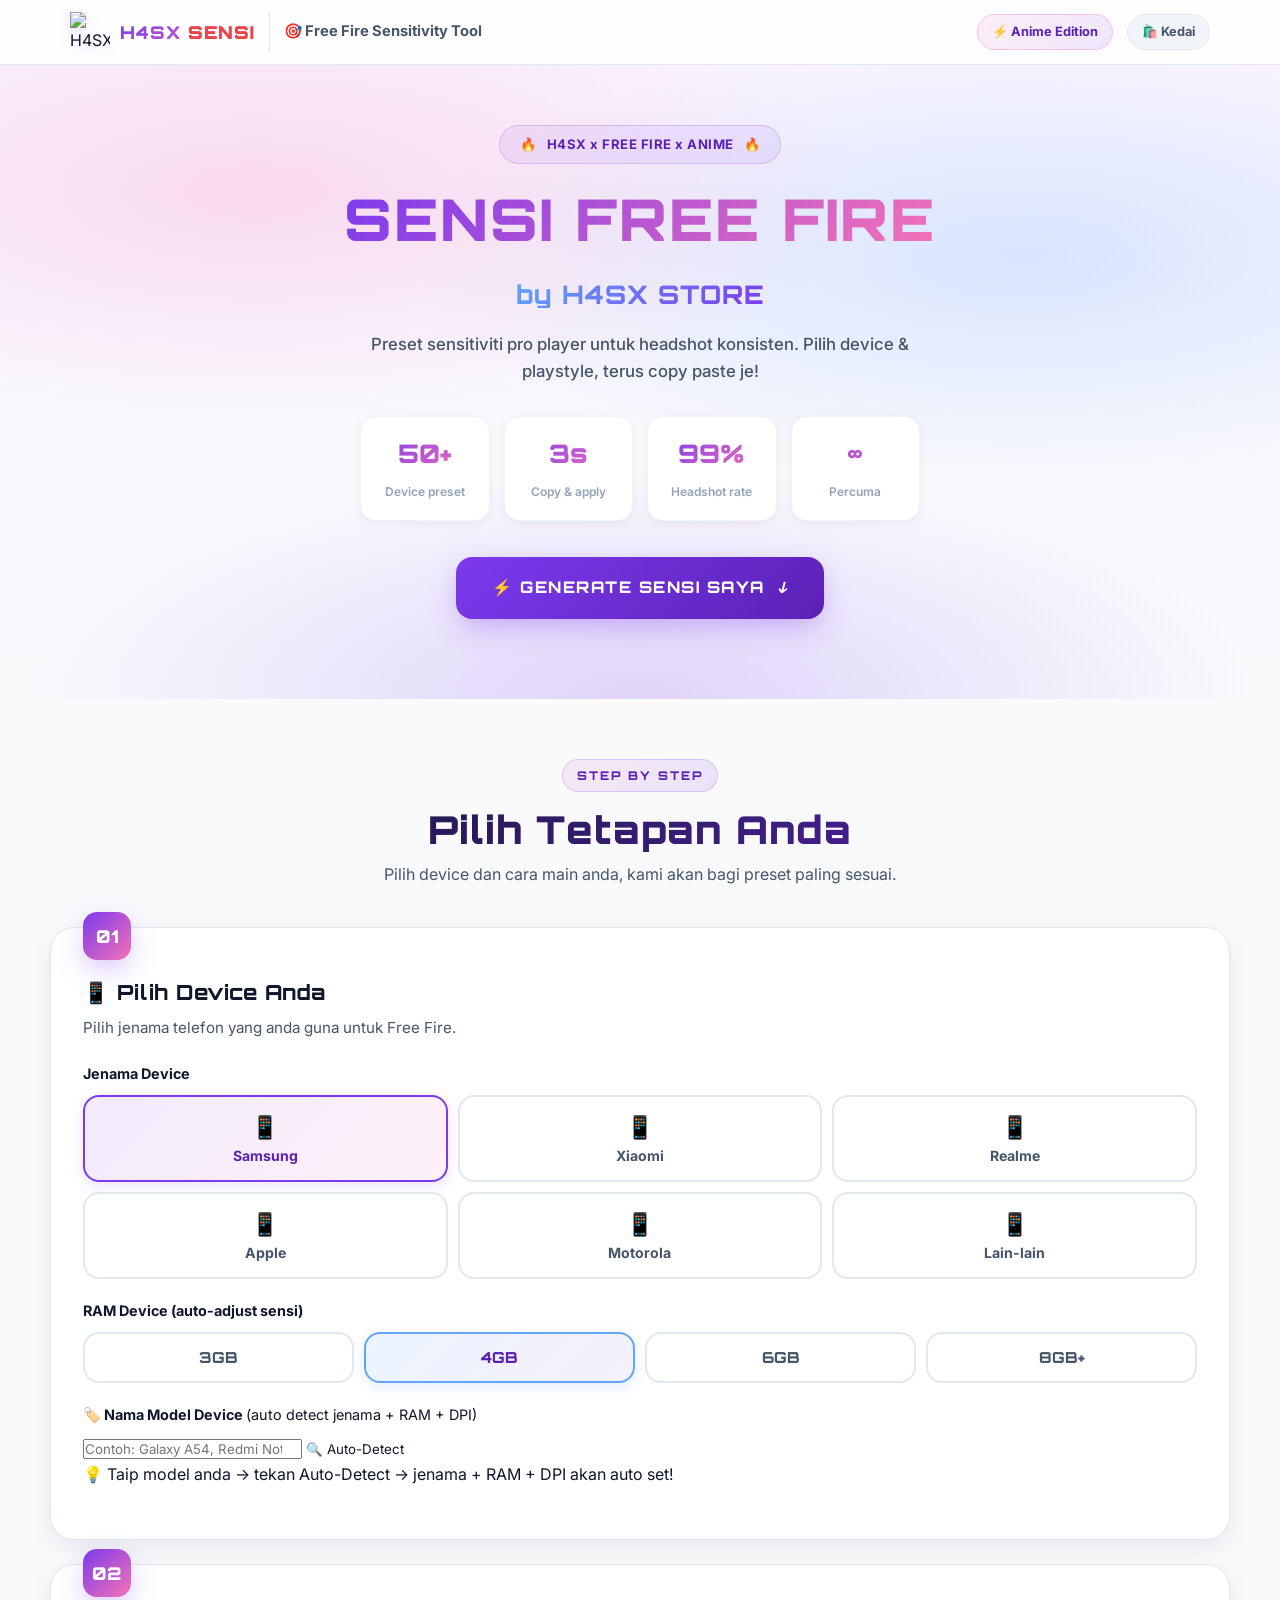
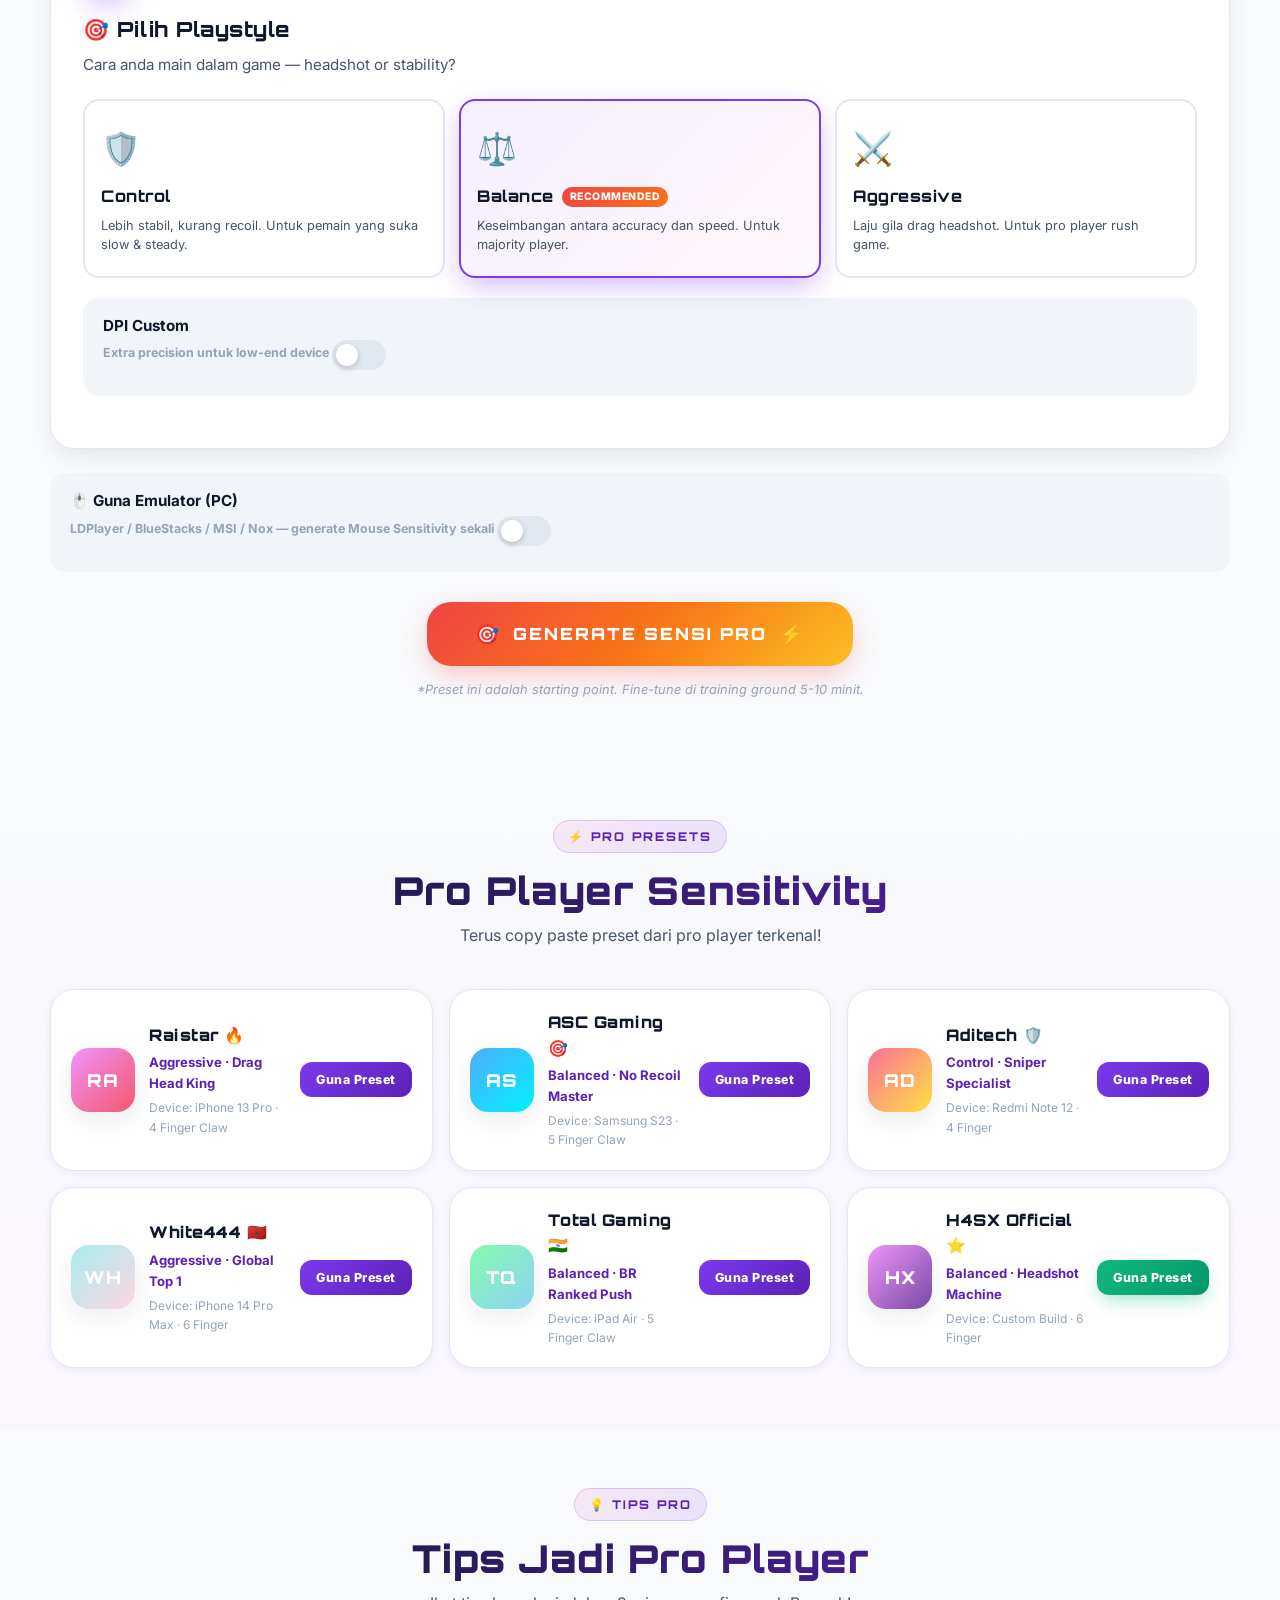
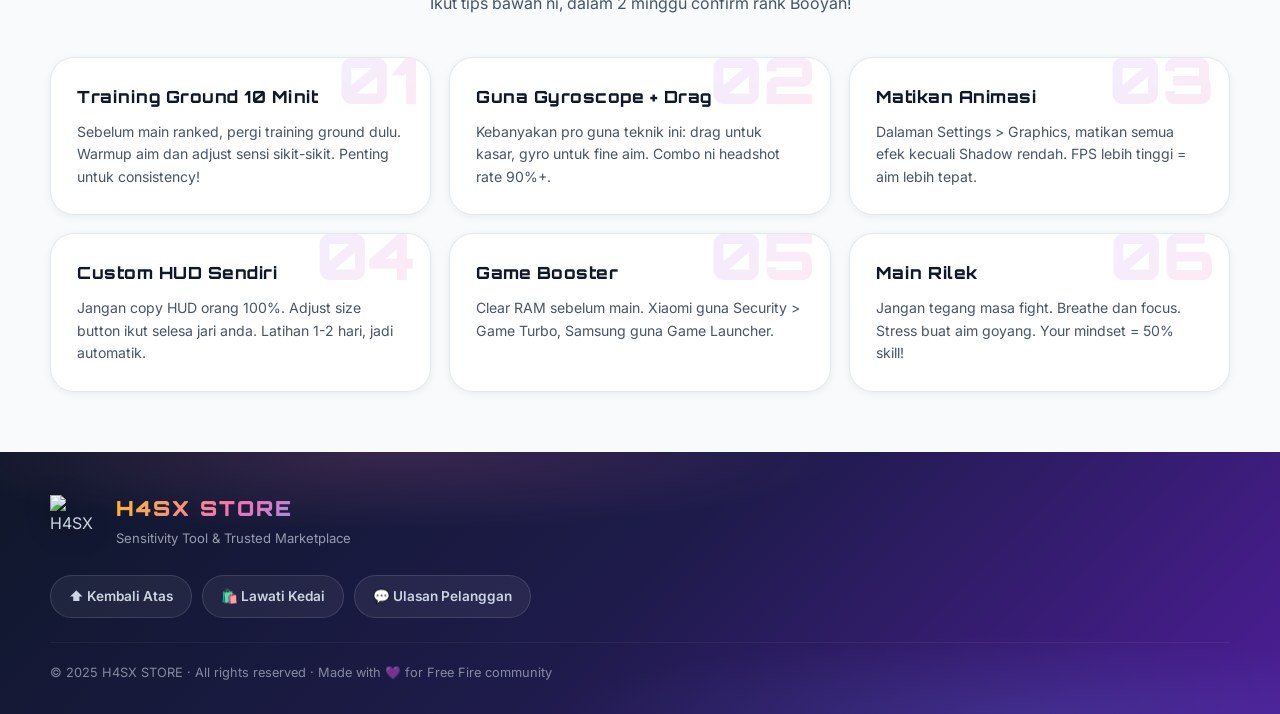
==== sensi.htm @ 36996a8d "Add files via upload" ====
<!DOCTYPE html>
<html lang="ms">
<head>
  <meta charset="UTF-8">
  <meta name="viewport" content="width=device-width, initial-scale=1.0">
  <title>Sensi Free Fire — H4SX STORE</title>
  <link rel="icon" type="image/png" href="https://i.imgur.com/cLPulXQ.png">
  <link rel="preconnect" href="https://fonts.googleapis.com">
  <link rel="preconnect" href="https://fonts.gstatic.com" crossorigin>
  <link href="https://fonts.googleapis.com/css2?family=Inter:wght@400;500;600;700;800;900&family=Orbitron:wght@500;700;900&family=Space+Grotesk:wght@400;600;700&display=swap" rel="stylesheet">
  <link rel="stylesheet" href="sensi-style.css?v=anime-1">
  <script src="https://cdn.jsdelivr.net/npm/canvas-confetti@1.9.2/dist/confetti.browser.min.js"></script>
</head>
<body>

<!-- ANIME PARTICLES BG -->
<div class="anime-bg">
  <div class="sakura" style="left:5%;animation-delay:0s;--size:14px;">🌸</div>
  <div class="sakura" style="left:15%;animation-delay:2s;--size:10px;">🌸</div>
  <div class="sakura" style="left:25%;animation-delay:4s;--size:16px;">✨</div>
  <div class="sakura" style="left:40%;animation-delay:1s;--size:12px;">🌸</div>
  <div class="sakura" style="left:55%;animation-delay:3s;--size:18px;">✨</div>
  <div class="sakura" style="left:70%;animation-delay:5s;--size:14px;">🌸</div>
  <div class="sakura" style="left:85%;animation-delay:2.5s;--size:11px;">✨</div>
  <div class="sakura" style="left:95%;animation-delay:1.5s;--size:15px;">🌸</div>
</div>

<!-- PAGE LOADER -->
<div id="pageLoader" class="page-loader">
  <div class="loader-card">
    <div class="loader-logo-wrap">
      <img src="https://i.imgur.com/cLPulXQ.png" alt="H4SX">
      <span></span>
    </div>
    <div class="loader-copy">
      <strong>H4SX SENSI</strong>
      <small>Menyediakan tetapan sensitiviti terbaik...</small>
    </div>
    <div class="loader-bar"><i></i></div>
  </div>
</div>

<!-- TOP NAVBAR -->
<nav class="topbar">
  <div class="topbar-inner">
    <a href="https://h4sx-store.vercel.app" class="topbar-logo" target="_blank">
      <img src="https://i.imgur.com/cLPulXQ.png" alt="H4SX">
      <span class="topbar-logo-name">H4SX <span>SENSI</span></span>
    </a>
    <div class="topbar-divider"></div>
    <span class="topbar-page-title">🎯 Free Fire Sensitivity Tool</span>
    <div class="topbar-spacer"></div>
    <div class="topbar-badge anime-badge">⚡ Anime Edition</div>
    <a href="https://h4sx-store.vercel.app" target="_blank" class="topbar-badge site-link-badge">🛍️ Kedai</a>
  </div>
</nav>

<!-- HERO -->
<section id="top" class="hero-band">
  <div class="hero-anime-char hero-char-left">
    <img src="https://coresg-normal.trae.ai/api/ide/v1/text_to_image?prompt=cute%20anime%20gamer%20girl%20with%20white%20hair%20and%20blue%20eyes%20holding%20a%20pink%20headphone%20bust%20shot%20transparent%20background%20kawaii%20style&image_size=portrait_4_3" alt="Anime Gamer Girl" onerror="this.style.display='none'">
  </div>
  <div class="hero-anime-char hero-char-right">
    <img src="https://coresg-normal.trae.ai/api/ide/v1/text_to_image?prompt=cool%20anime%20gamer%20boy%20with%20silver%20hair%20and%20purple%20eyes%20wearing%20gaming%20hoodie%20bust%20shot%20transparent%20background%20anime%20style&image_size=portrait_4_3" alt="Anime Gamer Boy" onerror="this.style.display='none'">
  </div>

  <div class="hero-band-inner">
    <div class="hero-tag">
      <span class="hero-tag-fire">🔥</span>
      <span>H4SX x FREE FIRE x ANIME</span>
      <span class="hero-tag-fire">🔥</span>
    </div>
    <h1 class="hero-title">
      <span class="glitch-text" data-text="SENSI FREE FIRE">SENSI FREE FIRE</span>
      <br>
      <span class="hero-sub-gradient">by H4SX STORE</span>
    </h1>
    <p class="hero-sub">Preset sensitiviti pro player untuk headshot konsisten. Pilih device & playstyle, terus copy paste je!</p>

    <div class="hero-stat-row">
      <div class="hero-stat">
        <strong>50+</strong>
        <span>Device preset</span>
      </div>
      <div class="hero-stat">
        <strong>3s</strong>
        <span>Copy & apply</span>
      </div>
      <div class="hero-stat">
        <strong>99%</strong>
        <span>Headshot rate</span>
      </div>
      <div class="hero-stat">
        <strong>∞</strong>
        <span>Percuma</span>
      </div>
    </div>

    <a href="#generator" class="hero-cta">
      <span>⚡ GENERATE SENSI SAYA</span>
      <i class="arrow">↓</i>
    </a>
  </div>
</section>

<!-- GENERATOR SECTION -->
<section id="generator" class="gen-section">
  <div class="section-head">
    <div class="section-kicker">STEP BY STEP</div>
    <h2>Pilih Tetapan Anda</h2>
    <p>Pilih device dan cara main anda, kami akan bagi preset paling sesuai.</p>
  </div>

  <div class="gen-steps-wrap">
    <!-- STEP 1 -->
    <div class="gen-card step-card" data-step="1">
      <div class="step-num">01</div>
      <h3>📱 Pilih Device Anda</h3>
      <p class="step-desc">Pilih jenama telefon yang anda guna untuk Free Fire.</p>

      <div class="form-group">
        <label>Jenama Device</label>
        <div class="brand-grid" id="brandGrid">
          <button type="button" class="brand-btn active" data-brand="samsung">
            <span class="brand-emoji">📱</span>
            Samsung
          </button>
          <button type="button" class="brand-btn" data-brand="xiaomi">
            <span class="brand-emoji">📱</span>
            Xiaomi
          </button>
          <button type="button" class="brand-btn" data-brand="realme">
            <span class="brand-emoji">📱</span>
            Realme
          </button>
          <button type="button" class="brand-btn" data-brand="apple">
            <span class="brand-emoji">📱</span>
            Apple
          </button>
          <button type="button" class="brand-btn" data-brand="motorola">
            <span class="brand-emoji">📱</span>
            Motorola
          </button>
          <button type="button" class="brand-btn" data-brand="other">
            <span class="brand-emoji">📱</span>
            Lain-lain
          </button>
        </div>
      </div>

      <div class="form-group">
        <label>RAM Device (auto-adjust sensi)</label>
        <div class="ram-grid" id="ramGrid">
          <button type="button" class="ram-btn" data-ram="3">3GB</button>
          <button type="button" class="ram-btn active" data-ram="4">4GB</button>
          <button type="button" class="ram-btn" data-ram="6">6GB</button>
          <button type="button" class="ram-btn" data-ram="8">8GB+</button>
        </div>
      </div>

      <div class="form-group">
        <label>🏷️ Nama Model Device <span style="font-weight:400;text-transform:none;letter-spacing:0">(auto detect jenama + RAM + DPI)</span></label>
        <div class="model-input-row">
          <input type="text" id="modelDeviceInput" class="model-input" list="modelSuggestions" placeholder="Contoh: Galaxy A54, Redmi Note 13 Pro, iPhone 15 Pro Max..." autocomplete="off" maxlength="60">
          <button type="button" class="btn-model-detect" id="btnModelDetect">🔍 Auto-Detect</button>
        </div>
        <datalist id="modelSuggestions">
          <option value="Galaxy A03">
          <option value="Galaxy A04">
          <option value="Galaxy A04s">
          <option value="Galaxy A05">
          <option value="Galaxy A05s">
          <option value="Galaxy A13">
          <option value="Galaxy A14">
          <option value="Galaxy A15">
          <option value="Galaxy A23">
          <option value="Galaxy A24">
          <option value="Galaxy A25 5G">
          <option value="Galaxy A33 5G">
          <option value="Galaxy A34 5G">
          <option value="Galaxy A35 5G">
          <option value="Galaxy A53 5G">
          <option value="Galaxy A54 5G">
          <option value="Galaxy A55 5G">
          <option value="Galaxy S21">
          <option value="Galaxy S21 Plus">
          <option value="Galaxy S21 Ultra">
          <option value="Galaxy S22">
          <option value="Galaxy S22 Plus">
          <option value="Galaxy S22 Ultra">
          <option value="Galaxy S23">
          <option value="Galaxy S23 Plus">
          <option value="Galaxy S23 Ultra">
          <option value="Galaxy S24">
          <option value="Galaxy S24 Plus">
          <option value="Galaxy S24 Ultra">
          <option value="Galaxy M13">
          <option value="Galaxy M23">
          <option value="Galaxy M33 5G">
          <option value="Galaxy M34 5G">
          <option value="Redmi A1">
          <option value="Redmi A2">
          <option value="Redmi 9">
          <option value="Redmi 10">
          <option value="Redmi 10A">
          <option value="Redmi 10C">
          <option value="Redmi 12">
          <option value="Redmi 12C">
          <option value="Redmi 13C">
          <option value="Redmi Note 9">
          <option value="Redmi Note 9 Pro">
          <option value="Redmi Note 10">
          <option value="Redmi Note 10 Pro">
          <option value="Redmi Note 11">
          <option value="Redmi Note 11 Pro">
          <option value="Redmi Note 12">
          <option value="Redmi Note 12 Pro">
          <option value="Redmi Note 12 Pro 5G">
          <option value="Redmi Note 13">
          <option value="Redmi Note 13 Pro">
          <option value="Redmi Note 13 Pro Plus">
          <option value="POCO C65">
          <option value="POCO M6 Pro">
          <option value="POCO X5 Pro 5G">
          <option value="POCO X6 Pro 5G">
          <option value="POCO F5">
          <option value="POCO F5 Pro">
          <option value="POCO F6">
          <option value="POCO F6 Pro">
          <option value="Mi 13">
          <option value="Mi 13T">
          <option value="Mi 13T Pro">
          <option value="Mi 14">
          <option value="Mi 14 Pro">
          <option value="Realme C11">
          <option value="Realme C15">
          <option value="Realme C30">
          <option value="Realme C30s">
          <option value="Realme C35">
          <option value="Realme C51">
          <option value="Realme C53">
          <option value="Realme C55">
          <option value="Realme C65 5G">
          <option value="Realme Narzo N53">
          <option value="Realme Narzo 60X">
          <option value="Realme 11">
          <option value="Realme 11 Pro">
          <option value="Realme 11 Pro Plus">
          <option value="Realme 12 Pro">
          <option value="Realme 12 Pro Plus">
          <option value="Realme GT Neo 5">
          <option value="Realme GT 5">
          <option value="Realme GT 6T">
          <option value="Realme GT 6">
          <option value="Moto G13">
          <option value="Moto G22">
          <option value="Moto G32">
          <option value="Moto G52">
          <option value="Moto G54 5G">
          <option value="Moto G62 5G">
          <option value="Moto G73 5G">
          <option value="Moto G84 5G">
          <option value="Moto Edge 40">
          <option value="Moto Edge 40 Pro">
          <option value="iPhone 11">
          <option value="iPhone 12">
          <option value="iPhone 12 Pro Max">
          <option value="iPhone 13">
          <option value="iPhone 13 Pro">
          <option value="iPhone 13 Pro Max">
          <option value="iPhone 14">
          <option value="iPhone 14 Plus">
          <option value="iPhone 14 Pro">
          <option value="iPhone 14 Pro Max">
          <option value="iPhone 15">
          <option value="iPhone 15 Plus">
          <option value="iPhone 15 Pro">
          <option value="iPhone 15 Pro Max">
          <option value="iPad 9th Gen">
          <option value="iPad 10th Gen">
          <option value="iPad Air 4">
          <option value="iPad Air 5">
          <option value="iPad Mini 6">
          <option value="iPad Pro 11 M2">
          <option value="iPad Pro 12.9 M2">
          <option value="iPad Pro 11 M4">
          <option value="iPad Pro 12.9 M4">
        </datalist>
        <div class="model-hint" id="modelHint">💡 Taip model anda → tekan Auto-Detect → jenama + RAM + DPI akan auto set!</div>
      </div>
    </div>

    <!-- STEP 2 -->
    <div class="gen-card step-card" data-step="2">
      <div class="step-num">02</div>
      <h3>🎯 Pilih Playstyle</h3>
      <p class="step-desc">Cara anda main dalam game — headshot or stability?</p>

      <div class="style-grid" id="styleGrid">
        <label class="style-card">
          <input type="radio" name="style" value="control">
          <div class="style-inner">
            <div class="style-icon">🛡️</div>
            <div class="style-name">Control</div>
            <div class="style-desc">Lebih stabil, kurang recoil. Untuk pemain yang suka slow & steady.</div>
          </div>
        </label>
        <label class="style-card active">
          <input type="radio" name="style" value="balanced" checked>
          <div class="style-inner">
            <div class="style-icon">⚖️</div>
            <div class="style-name">Balance <span class="rec">RECOMMENDED</span></div>
            <div class="style-desc">Keseimbangan antara accuracy dan speed. Untuk majority player.</div>
          </div>
        </label>
        <label class="style-card">
          <input type="radio" name="style" value="aggressive">
          <div class="style-inner">
            <div class="style-icon">⚔️</div>
            <div class="style-name">Aggressive</div>
            <div class="style-desc">Laju gila drag headshot. Untuk pro player rush game.</div>
          </div>
        </label>
      </div>

      <div class="form-group toggle-group">
        <label class="switch-row">
          <span>
            <strong>DPI Custom</strong>
            <small>Extra precision untuk low-end device</small>
          </span>
          <label class="switch">
            <input type="checkbox" id="dpiToggle">
            <span class="slider"></span>
          </label>
        </label>
      </div>

      <div id="dpiPanel" class="dpi-panel" style="display:none;">
        <label>DPI Yang Anda Guna</label>
        <input type="number" id="dpiValue" value="480" min="320" max="960" step="10">
        <div class="dpi-hint">Default game: 480dpi. Low device guna 380-440.</div>
      </div>
    </div>

      <div class="form-group toggle-group" style="margin-top:16px;">
        <label class="switch-row">
          <span>
            <strong>🖱️ Guna Emulator (PC)</strong>
            <small>LDPlayer / BlueStacks / MSI / Nox — generate Mouse Sensitivity sekali</small>
          </span>
          <label class="switch">
            <input type="checkbox" id="emuToggle">
            <span class="slider"></span>
          </label>
        </label>
      </div>
      <div id="emuHint" class="dpi-hint" style="display:none;margin-top:8px;padding:10px 14px;background:rgba(96,165,250,0.08);border-radius:10px;border:1px solid rgba(96,165,250,0.2);">
        ✅ Emulator mode ON — selepas Generate, tab <strong>Mouse (Emu)</strong> akan keluar dengan nilai X / Y.
      </div>

    <!-- GENERATE BUTTON -->
    <div class="gen-action-wrap">
      <button id="btnGenerate" class="btn-generate">
        <span class="btn-gen-icon">🎯</span>
        <span class="btn-gen-text">GENERATE SENSI PRO</span>
        <span class="btn-gen-icon">⚡</span>
      </button>
      <div class="gen-hint">*Preset ini adalah starting point. Fine-tune di training ground 5-10 minit.</div>
    </div>
  </div>
</section>

<!-- RESULT SECTION -->
<section id="resultSection" class="result-section" style="display:none;">
  <div class="section-head">
    <div class="section-kicker">✅ YOUR PRESET</div>
    <h2>Preset Sensi Anda Sudah Siap!</h2>
    <p>Copy setiap nilai ni dan paste dalam Tetapan &gt; Sensitiviti dalam Free Fire.</p>
  </div>

  <!-- DEVICE + DPI SUGGESTION BOX -->
  <div class="device-info-grid">
    <div class="device-info-card">
      <div class="dinfo-head dinfo-device">
      <span class="dinfo-icon">📱</span>
      <div>
        <span class="dinfo-label">Device dikesan</span>
        <span class="dinfo-value" id="dinfoDeviceName">—</span>
      </div>
    </div>
    <div class="dinfo-vs">↔</div>
    <div class="dinfo-head dinfo-spec">
      <span class="dinfo-icon">💡</span>
      <div>
        <span class="dinfo-label">Cadangan DPI</span>
        <div class="dinfo-sensi">
          <span class="dinfo-value" id="dinfoSuggestedDpi">—</span>
          <button type="button" class="dinfo-copy" id="btnCopyDpi">Copy</button>
        </div>
      </div>
    </div>
    <div class="dinfo-vs">↔</div>
    <div class="dinfo-head dinfo-version">
      <span class="dinfo-icon">🔥</span>
      <div>
        <span class="dinfo-label">Free Fire v2026</span>
        <span class="dinfo-value">Scale: 0 – 200 max</span>
      </div>
    </div>
  </div>
  <div class="ff200-banner">
    <span class="ff200-icon">⚠️</span>
    <div>
      <strong>Versi Free Fire terkini:</strong>
      Skala sensitiviti <strong>0-200</strong> (bukan 100 lagi!). Semua nilai bawah ni dah adjust ikut patch terbaru 2025/2026. Jika guna preset luar pastikan setting "Game Guardian" dll sila convert ikut 200.
    </div>
  </div>
  
  <!-- TAB: MOUSE (EMULATOR) -->
  <div class="r-panel" data-panel="mouse">
    <div class="gyro-tip-box">
      <span class="gyro-icon">🖱️</span>
      <div>
        <strong>Mouse Sensitivity untuk Emulator</strong>
        <small>Nilai ni untuk setting mouse di LDPlayer / BlueStacks / MSI App Player / Nox. Masuk Settings emulator → Mouse / Control → paste X &amp; Y. Kalau x guna emulator, abaikan tab ni.</small>
      </div>
    </div>
    <div class="mouse-sensi-box">
      <div class="mouse-sensi-title">Mouse sensitivity</div>
      <div class="mouse-sensi-row">
        <div class="mouse-axis">
          <label>X</label>
          <div class="sensi-value-row">
            <input type="number" id="valMouseX" step="0.01" min="0.1" max="10" readonly>
            <button class="btn-copy" data-copy="valMouseX">Copy</button>
          </div>
        </div>
        <div class="mouse-axis">
          <label>Y</label>
          <div class="sensi-value-row">
            <input type="number" id="valMouseY" step="0.01" min="0.1" max="10" readonly>
            <button class="btn-copy" data-copy="valMouseY">Copy</button>
          </div>
        </div>
      </div>
      <p class="mouse-sensi-note">💡 Tip: X = horizontal (kiri-kanan), Y = vertical (atas-bawah). Mulakan dengan nilai ni, adjust ±0.1–0.2 ikut selesa.</p>
    </div>
  </div>
  
  <!-- TABS -->
  <div class="result-tabs">
    <button class="r-tab active" data-tab="sens">🎯 Sensitivity</button>
    <button class="r-tab" data-tab="scope">🔭 Scope</button>
    <button class="r-tab" data-tab="gyro">📱 Gyroscope</button>
    <button class="r-tab" data-tab="hud">🎮 HUD Layout</button>
    <button class="r-tab" data-tab="mouse" id="tabMouse" style="display:none;">🖱️ Mouse (Emu)</button>
  </div>

  <!-- TAB: SENSITIVITY -->
  <div class="r-panel active" data-panel="sens">
    <div class="result-grid">
      <div class="sensi-card">
        <div class="sensi-head">
          <span class="sensi-icon">🎯</span>
          <div>
            <div class="sensi-title">General</div>
            <div class="sensi-sub">Untuk movement & kamera</div>
          </div>
        </div>
        <div class="sensi-value-row">
          <input type="number" id="valGeneral" readonly>
          <button class="btn-copy" data-copy="valGeneral">Copy</button>
        </div>
      </div>

      <div class="sensi-card">
        <div class="sensi-head">
          <span class="sensi-icon">🔴</span>
          <div>
            <div class="sensi-title">Red Dot</div>
            <div class="sensi-sub">Close range headshot</div>
          </div>
        </div>
        <div class="sensi-value-row">
          <input type="number" id="valRedDot" readonly>
          <button class="btn-copy" data-copy="valRedDot">Copy</button>
        </div>
      </div>

      <div class="sensi-card">
        <div class="sensi-head">
          <span class="sensi-icon">2️⃣</span>
          <div>
            <div class="sensi-title">2x Scope</div>
            <div class="sensi-sub">Mid-range weapon</div>
          </div>
        </div>
        <div class="sensi-value-row">
          <input type="number" id="val2x" readonly>
          <button class="btn-copy" data-copy="val2x">Copy</button>
        </div>
      </div>

      <div class="sensi-card">
        <div class="sensi-head">
          <span class="sensi-icon">4️⃣</span>
          <div>
            <div class="sensi-title">4x Scope</div>
            <div class="sensi-sub">AR + long range</div>
          </div>
        </div>
        <div class="sensi-value-row">
          <input type="number" id="val4x" readonly>
          <button class="btn-copy" data-copy="val4x">Copy</button>
        </div>
      </div>

      <div class="sensi-card">
        <div class="sensi-head">
          <span class="sensi-icon">🎯</span>
          <div>
            <div class="sensi-title">AWM / Sniper</div>
            <div class="sensi-sub">One shot precision</div>
          </div>
        </div>
        <div class="sensi-value-row">
          <input type="number" id="valSniper" readonly>
          <button class="btn-copy" data-copy="valSniper">Copy</button>
        </div>
      </div>

      <div class="sensi-card">
        <div class="sensi-head">
          <span class="sensi-icon">👀</span>
          <div>
            <div class="sensi-title">Free Look</div>
            <div class="sensi-sub">Peek & scan area</div>
          </div>
        </div>
        <div class="sensi-value-row">
          <input type="number" id="valFreeLook" readonly>
          <button class="btn-copy" data-copy="valFreeLook">Copy</button>
        </div>
      </div>
    </div>
  </div>

  <!-- TAB: SCOPE -->
  <div class="r-panel" data-panel="scope">
    <div class="result-grid">
      <div class="sensi-card">
        <div class="sensi-head">
          <span class="sensi-icon">🎯</span>
          <div>
            <div class="sensi-title">General (Scope)</div>
            <div class="sensi-sub">Semasa scope ditekan</div>
          </div>
        </div>
        <div class="sensi-value-row">
          <input type="number" id="valScopeGen" readonly>
          <button class="btn-copy" data-copy="valScopeGen">Copy</button>
        </div>
      </div>

      <div class="sensi-card">
        <div class="sensi-head">
          <span class="sensi-icon">🔴</span>
          <div>
            <div class="sensi-title">Red Dot (Scope)</div>
            <div class="sensi-sub">Flash scope headshot</div>
          </div>
        </div>
        <div class="sensi-value-row">
          <input type="number" id="valScopeRed" readonly>
          <button class="btn-copy" data-copy="valScopeRed">Copy</button>
        </div>
      </div>

      <div class="sensi-card">
        <div class="sensi-head">
          <span class="sensi-icon">2️⃣</span>
          <div>
            <div class="sensi-title">2x (Scope)</div>
            <div class="sensi-sub">Mid-range accuracy</div>
          </div>
        </div>
        <div class="sensi-value-row">
          <input type="number" id="valScope2x" readonly>
          <button class="btn-copy" data-copy="valScope2x">Copy</button>
        </div>
      </div>

      <div class="sensi-card">
        <div class="sensi-head">
          <span class="sensi-icon">4️⃣</span>
          <div>
            <div class="sensi-title">4x (Scope)</div>
            <div class="sensi-sub">Long range control</div>
          </div>
        </div>
        <div class="sensi-value-row">
          <input type="number" id="valScope4x" readonly>
          <button class="btn-copy" data-copy="valScope4x">Copy</button>
        </div>
      </div>

      <div class="sensi-card">
        <div class="sensi-head">
          <span class="sensi-icon">🎯</span>
          <div>
            <div class="sensi-title">AWM (Scope)</div>
            <div class="sensi-sub">One tap drag headshot</div>
          </div>
        </div>
        <div class="sensi-value-row">
          <input type="number" id="valScopeAwp" readonly>
          <button class="btn-copy" data-copy="valScopeAwp">Copy</button>
        </div>
      </div>
    </div>
  </div>

  <!-- TAB: GYRO -->
  <div class="r-panel" data-panel="gyro">
    <div class="gyro-tip-box">
      <span class="gyro-icon">📱</span>
      <div>
        <strong>Guna gyro untuk fine-tune aim!</strong>
        <small>Gerak telefon sikit-sikit untuk adjust headshot masa scope. Pro player semua guna combo ini.</small>
      </div>
    </div>
    <div class="result-grid">
      <div class="sensi-card">
        <div class="sensi-head">
          <span class="sensi-icon">🎯</span>
          <div>
            <div class="sensi-title">General Gyro</div>
            <div class="sensi-sub">Movement gyro</div>
          </div>
        </div>
        <div class="sensi-value-row">
          <input type="number" id="valGyroGen" readonly>
          <button class="btn-copy" data-copy="valGyroGen">Copy</button>
        </div>
      </div>

      <div class="sensi-card">
        <div class="sensi-head">
          <span class="sensi-icon">🔴</span>
          <div>
            <div class="sensi-title">Red Dot Gyro</div>
            <div class="sensi-sub">Close range fine aim</div>
          </div>
        </div>
        <div class="sensi-value-row">
          <input type="number" id="valGyroRed" readonly>
          <button class="btn-copy" data-copy="valGyroRed">Copy</button>
        </div>
      </div>

      <div class="sensi-card">
        <div class="sensi-head">
          <span class="sensi-icon">2️⃣</span>
          <div>
            <div class="sensi-title">2x Scope Gyro</div>
            <div class="sensi-sub">Mid-range adjust</div>
          </div>
        </div>
        <div class="sensi-value-row">
          <input type="number" id="valGyro2x" readonly>
          <button class="btn-copy" data-copy="valGyro2x">Copy</button>
        </div>
      </div>

      <div class="sensi-card">
        <div class="sensi-head">
          <span class="sensi-icon">4️⃣</span>
          <div>
            <div class="sensi-title">4x Scope Gyro</div>
            <div class="sensi-sub">AR long range</div>
          </div>
        </div>
        <div class="sensi-value-row">
          <input type="number" id="valGyro4x" readonly>
          <button class="btn-copy" data-copy="valGyro4x">Copy</button>
        </div>
      </div>

      <div class="sensi-card">
        <div class="sensi-head">
          <span class="sensi-icon">🎯</span>
          <div>
            <div class="sensi-title">Sniper Gyro</div>
            <div class="sensi-sub">Drag to head accuracy</div>
          </div>
        </div>
        <div class="sensi-value-row">
          <input type="number" id="valGyroSniper" readonly>
          <button class="btn-copy" data-copy="valGyroSniper">Copy</button>
        </div>
      </div>
    </div>
  </div>

  <!-- TAB: HUD -->
  <div class="r-panel" data-panel="hud">
    <div class="hud-tip">
      <span class="hud-icon">💡</span>
      <div>
        <strong>Pro HUD Tip: </strong>
        Kecilkan size button dan letak dekat ibu jari untuk control lebih laju. Setting bawah untuk 4 jari claw.
      </div>
    </div>

    <div class="hud-layout-grid">
      <div class="hud-item">
        <div class="hud-num">01</div>
        <div class="hud-name">Fire Button</div>
        <div class="hud-info">Size: 45 · Left: 35 · Top: 55</div>
        <div class="hud-note">Untuk right thumb index finger</div>
      </div>
      <div class="hud-item">
        <div class="hud-num">02</div>
        <div class="hud-name">Scope Button</div>
        <div class="hud-info">Size: 50 · Right: 30 · Top: 28</div>
        <div class="hud-note">Left index finger trigger</div>
      </div>
      <div class="hud-item">
        <div class="hud-num">03</div>
        <div class="hud-name">Joystick</div>
        <div class="hud-info">Size: 100 · Left: 12 · Bottom: 20</div>
        <div class="hud-note">Thumb control movement</div>
      </div>
      <div class="hud-item">
        <div class="hud-num">04</div>
        <div class="hud-name">Reload</div>
        <div class="hud-info">Size: 40 · Right: 18 · Top: 68</div>
        <div class="hud-note">Mudah ditekan selepas kill</div>
      </div>
      <div class="hud-item">
        <div class="hud-num">05</div>
        <div class="hud-name">Jump</div>
        <div class="hud-info">Size: 55 · Right: 12 · Bottom: 30</div>
        <div class="hud-note">Combo jump + headshot</div>
      </div>
      <div class="hud-item">
        <div class="hud-num">06</div>
        <div class="hud-name">Grenade</div>
        <div class="hud-info">Size: 36 · Left: 52 · Bottom: 10</div>
        <div class="hud-note">Mudah capai untuk 360 smoke</div>
      </div>
    </div>

    <div class="hud-copy-all-wrap">
      <button id="btnCopyAll" class="btn-generate" style="margin:24px auto 0;">
        <span class="btn-gen-icon">📋</span>
        <span class="btn-gen-text">COPY SEMUA SENSI</span>
        <span class="btn-gen-icon">✨</span>
      </button>
    </div>
  </div>
</section>

<!-- PRESET SECTION -->
<section class="preset-section">
  <div class="section-head">
    <div class="section-kicker">⚡ PRO PRESETS</div>
    <h2>Pro Player Sensitivity</h2>
    <p>Terus copy paste preset dari pro player terkenal!</p>
  </div>

  <div class="pro-presets-grid" id="proPresetsGrid">
    <div class="pro-card">
      <div class="pro-avatar" style="background:linear-gradient(135deg,#f093fb,#f5576c);">RA</div>
      <div class="pro-info">
        <div class="pro-name">Raistar 🔥</div>
        <div class="pro-role">Aggressive · Drag Head King</div>
        <div class="pro-specs">Device: iPhone 13 Pro · 4 Finger Claw</div>
      </div>
      <button class="pro-btn" data-preset="raistar">Guna Preset</button>
    </div>

    <div class="pro-card">
      <div class="pro-avatar" style="background:linear-gradient(135deg,#4facfe,#00f2fe);">AS</div>
      <div class="pro-info">
        <div class="pro-name">ASC Gaming 🎯</div>
        <div class="pro-role">Balanced · No Recoil Master</div>
        <div class="pro-specs">Device: Samsung S23 · 5 Finger Claw</div>
      </div>
      <button class="pro-btn" data-preset="asc">Guna Preset</button>
    </div>

    <div class="pro-card">
      <div class="pro-avatar" style="background:linear-gradient(135deg,#fa709a,#fee140);">AD</div>
      <div class="pro-info">
        <div class="pro-name">Aditech 🛡️</div>
        <div class="pro-role">Control · Sniper Specialist</div>
        <div class="pro-specs">Device: Redmi Note 12 · 4 Finger</div>
      </div>
      <button class="pro-btn" data-preset="aditech">Guna Preset</button>
    </div>

    <div class="pro-card">
      <div class="pro-avatar" style="background:linear-gradient(135deg,#a8edea,#fed6e3);">WH</div>
      <div class="pro-info">
        <div class="pro-name">White444 🇲🇦</div>
        <div class="pro-role">Aggressive · Global Top 1</div>
        <div class="pro-specs">Device: iPhone 14 Pro Max · 6 Finger</div>
      </div>
      <button class="pro-btn" data-preset="white444">Guna Preset</button>
    </div>

    <div class="pro-card">
      <div class="pro-avatar" style="background:linear-gradient(135deg,#84fab0,#8fd3f4);">TQ</div>
      <div class="pro-info">
        <div class="pro-name">Total Gaming 🇮🇳</div>
        <div class="pro-role">Balanced · BR Ranked Push</div>
        <div class="pro-specs">Device: iPad Air · 5 Finger Claw</div>
      </div>
      <button class="pro-btn" data-preset="totalgaming">Guna Preset</button>
    </div>

    <div class="pro-card">
      <div class="pro-avatar" style="background:linear-gradient(135deg,#f093fb,#764ba2);">HX</div>
      <div class="pro-info">
        <div class="pro-name">H4SX Official ⭐</div>
        <div class="pro-role">Balanced · Headshot Machine</div>
        <div class="pro-specs">Device: Custom Build · 6 Finger</div>
      </div>
      <button class="pro-btn active" data-preset="h4sx">Guna Preset</button>
    </div>
  </div>
</section>

<!-- TIPS SECTION -->
<section class="tips-section">
  <div class="section-head">
    <div class="section-kicker">💡 TIPS PRO</div>
    <h2>Tips Jadi Pro Player</h2>
    <p>Ikut tips bawah ni, dalam 2 minggu confirm rank Booyah!</p>
  </div>

  <div class="tips-grid">
    <div class="tip-card">
      <div class="tip-num">01</div>
      <h3>Training Ground 10 Minit</h3>
      <p>Sebelum main ranked, pergi training ground dulu. Warmup aim dan adjust sensi sikit-sikit. Penting untuk consistency!</p>
    </div>
    <div class="tip-card">
      <div class="tip-num">02</div>
      <h3>Guna Gyroscope + Drag</h3>
      <p>Kebanyakan pro guna teknik ini: drag untuk kasar, gyro untuk fine aim. Combo ni headshot rate 90%+.</p>
    </div>
    <div class="tip-card">
      <div class="tip-num">03</div>
      <h3>Matikan Animasi</h3>
      <p>Dalaman Settings > Graphics, matikan semua efek kecuali Shadow rendah. FPS lebih tinggi = aim lebih tepat.</p>
    </div>
    <div class="tip-card">
      <div class="tip-num">04</div>
      <h3>Custom HUD Sendiri</h3>
      <p>Jangan copy HUD orang 100%. Adjust size button ikut selesa jari anda. Latihan 1-2 hari, jadi automatik.</p>
    </div>
    <div class="tip-card">
      <div class="tip-num">05</div>
      <h3>Game Booster</h3>
      <p>Clear RAM sebelum main. Xiaomi guna Security > Game Turbo, Samsung guna Game Launcher.</p>
    </div>
    <div class="tip-card">
      <div class="tip-num">06</div>
      <h3>Main Rilek</h3>
      <p>Jangan tegang masa fight. Breathe dan focus. Stress buat aim goyang. Your mindset = 50% skill!</p>
    </div>
  </div>
</section>

<!-- FOOTER -->
<footer class="site-footer">
  <div class="footer-inner">
    <div class="footer-brand">
      <img src="https://i.imgur.com/cLPulXQ.png" alt="H4SX">
      <div>
        <strong>H4SX STORE</strong>
        <span>Sensitivity Tool & Trusted Marketplace</span>
      </div>
    </div>
    <div class="footer-links">
      <a href="#top">⬆️ Kembali Atas</a>
      <a href="https://h4sx-store.vercel.app" target="_blank">🛍️ Lawati Kedai</a>
      <a href="index.htm" target="_blank">💬 Ulasan Pelanggan</a>
    </div>
    <div class="footer-copy">© 2025 H4SX STORE · All rights reserved · Made with 💜 for Free Fire community</div>
  </div>
</footer>

<!-- TOAST -->
<div id="toastStack"></div>

<!-- SCRIPTS -->
<script src="sensi-app.js?v=anime-1"></script>
</body>
</html>
---- sensi-style.css ----
:root {
  --primary: #7c3aed;
  --primary-dark: #5b21b6;
  --primary-light: #a78bfa;
  --accent: #f472b6;
  --accent-2: #60a5fa;
  --fire: #ef4444;
  --fire-2: #f97316;
  --gold: #fbbf24;
  --success: #10b981;
  --text: #0f172a;
  --text-soft: #475569;
  --text-muted: #94a3b8;
  --bg: #f8fafc;
  --bg-2: #f1f5f9;
  --bg-card: #ffffff;
  --line: #e2e8f0;
  --line-soft: #f1f5f9;
  --shadow-sm: 0 2px 8px rgba(15,23,42,0.06);
  --shadow-md: 0 8px 24px rgba(15,23,42,0.08);
  --shadow-lg: 0 20px 50px -10px rgba(15,23,42,0.15);
  --shadow-primary: 0 10px 30px -5px rgba(124,58,237,0.4);
  --shadow-fire: 0 10px 30px -5px rgba(239,68,68,0.35);
  --radius-sm: 10px;
  --radius-md: 16px;
  --radius-lg: 24px;
  --radius-xl: 32px;
  --maxw: 1180px;
  --font-display: 'Orbitron', 'Space Grotesk', sans-serif;
  --font-body: 'Inter', 'Space Grotesk', sans-serif;
}

* { box-sizing: border-box; margin: 0; padding: 0; }

html, body {
  font-family: var(--font-body);
  background: var(--bg);
  color: var(--text);
  line-height: 1.6;
  overflow-x: hidden;
  min-height: 100vh;
}

img {
  max-width: 100%;
  max-height: 100%;
  width: 100%;
  height: auto;
  display: block;
  object-fit: contain;
}
a { text-decoration: none; color: inherit; }
button { font-family: inherit; cursor: pointer; border: none; background: none; color: inherit; }
input, select { font-family: inherit; color: inherit; }

/* ════════════════════════════════════════════
   ANIME BACKGROUND PARTICLES
════════════════════════════════════════════ */
.anime-bg {
  position: fixed;
  top: 0 !important;
  left: 0 !important;
  right: 0 !important;
  bottom: 0 !important;
  width: 100vw !important;
  height: 100vh !important;
  pointer-events: none !important;
  z-index: 1;
  overflow: hidden !important;
}
.sakura {
  position: fixed !important;
  top: -8vh;
  font-size: var(--size, 14px);
  animation: sakuraFall 20s linear infinite;
  opacity: 0;
  will-change: transform;
}
@keyframes sakuraFall {
  0%   { transform: translateY(-12vh) rotate(0deg); opacity: 0; }
  8%   { opacity: 0.55; }
  92%  { opacity: 0.55; }
  100% { transform: translateY(112vh) rotate(720deg); opacity: 0; }
}

/* ════════════════════════════════════════════
   PAGE LOADER
════════════════════════════════════════════ */
.page-loader {
  position: fixed;
  inset: 0;
  background: linear-gradient(135deg, #5b21b6 0%, #7c3aed 50%, #f472b6 100%);
  display: flex;
  align-items: center;
  justify-content: center;
  z-index: 9999;
  transition: opacity 0.6s ease, visibility 0.6s ease;
}
.page-loader.hidden {
  opacity: 0;
  visibility: hidden;
}
.loader-card {
  background: rgba(255,255,255,0.1);
  backdrop-filter: blur(20px);
  -webkit-backdrop-filter: blur(20px);
  border: 1px solid rgba(255,255,255,0.2);
  padding: 40px;
  border-radius: var(--radius-lg);
  text-align: center;
  color: white;
  min-width: 280px;
  max-width: 340px;
}
.loader-logo-wrap {
  position: relative;
  width: 80px;
  height: 80px;
  margin: 0 auto 20px;
}
.loader-logo-wrap img {
  width: 80px !important;
  height: 80px !important;
  max-width: 80px !important;
  max-height: 80px !important;
  object-fit: contain;
  filter: drop-shadow(0 4px 12px rgba(0,0,0,0.3));
}
.loader-logo-wrap span {
  position: absolute;
  inset: -6px;
  border: 3px solid transparent;
  border-top-color: #fbbf24;
  border-right-color: #f472b6;
  border-radius: 50%;
  animation: spin 1s linear infinite;
}
@keyframes spin { to { transform: rotate(360deg); } }
.loader-copy strong {
  display: block;
  font-family: var(--font-display);
  font-size: 1.4rem;
  font-weight: 900;
  letter-spacing: 2px;
  margin-bottom: 4px;
}
.loader-copy small {
  opacity: 0.85;
  font-size: 0.85rem;
}
.loader-bar {
  margin-top: 20px;
  height: 4px;
  background: rgba(255,255,255,0.2);
  border-radius: 999px;
  overflow: hidden;
}
.loader-bar i {
  display: block;
  height: 100%;
  width: 50%;
  background: linear-gradient(90deg, #fbbf24, #f472b6, #60a5fa);
  background-size: 200% 100%;
  animation: barShine 1.5s linear infinite;
}
@keyframes barShine {
  0% { transform: translateX(-100%); }
  100% { transform: translateX(300%); }
}

/* ════════════════════════════════════════════
   TOPBAR
════════════════════════════════════════════ */
.topbar {
  position: sticky;
  top: 0;
  z-index: 100;
  background: rgba(255,255,255,0.8);
  backdrop-filter: blur(20px);
  -webkit-backdrop-filter: blur(20px);
  border-bottom: 1px solid var(--line);
}
.topbar-inner {
  max-width: var(--maxw);
  margin: 0 auto;
  padding: 12px 20px;
  display: flex;
  align-items: center;
  gap: 14px;
  flex-wrap: wrap;
}
.topbar-logo {
  display: inline-flex;
  align-items: center;
  gap: 10px;
}
.topbar-logo img {
  width: 40px !important;
  height: 40px !important;
  max-width: 40px !important;
  max-height: 40px !important;
  object-fit: contain;
  filter: drop-shadow(0 2px 6px rgba(124,58,237,0.2));
}
.topbar-logo-name {
  font-family: var(--font-display);
  font-weight: 900;
  font-size: 1.1rem;
  letter-spacing: 1px;
  background: linear-gradient(135deg, var(--primary), var(--accent));
  -webkit-background-clip: text;
  background-clip: text;
  color: transparent;
}
.topbar-logo-name span {
  color: var(--fire);
  -webkit-text-fill-color: var(--fire);
}
.topbar-divider {
  width: 1px;
  align-self: stretch;
  min-height: 30px;
  background: var(--line);
}
.topbar-page-title {
  font-weight: 700;
  font-size: 0.92rem;
  color: var(--text-soft);
}
.topbar-spacer { flex: 1 1 auto; min-width: 10px; }
.topbar-badge {
  display: inline-flex;
  align-items: center;
  gap: 6px;
  padding: 7px 14px;
  border-radius: 999px;
  font-size: 0.8rem;
  font-weight: 700;
  background: var(--bg-2);
  border: 1px solid var(--line);
  color: var(--text-soft);
  transition: all 0.2s ease;
}
.anime-badge {
  background: linear-gradient(135deg, rgba(244,114,182,0.12), rgba(124,58,237,0.12));
  border-color: rgba(244,114,182,0.3);
  color: var(--primary-dark);
}
.site-link-badge:hover {
  background: var(--primary);
  color: white !important;
  transform: translateY(-1px);
  box-shadow: var(--shadow-primary);
  border-color: var(--primary);
}

/* ════════════════════════════════════════════
   HERO
════════════════════════════════════════════ */
.hero-band {
  position: relative;
  padding: 60px 20px 80px;
  background:
    radial-gradient(ellipse 80% 60% at 20% 20%, rgba(244,114,182,0.22), transparent 60%),
    radial-gradient(ellipse 80% 60% at 80% 30%, rgba(96,165,250,0.22), transparent 60%),
    radial-gradient(ellipse 80% 60% at 50% 100%, rgba(124,58,237,0.2), transparent 60%),
    linear-gradient(180deg, #faf5ff 0%, var(--bg) 100%);
  overflow: hidden;
  z-index: 2;
}

/* 🔥 STRICTEST CONSTRAINTS FOR HERO IMAGES 🔥 */
.hero-anime-char {
  position: absolute;
  bottom: 20px;
  width: 260px;
  max-width: 28vw;
  height: auto;
  max-height: 420px;
  pointer-events: none !important;
  z-index: 1;
  opacity: 0.85;
  filter: drop-shadow(0 20px 40px rgba(124,58,237,0.2));
  display: flex;
  align-items: flex-end;
  justify-content: center;
  overflow: hidden;
}
.hero-anime-char img {
  width: 100% !important;
  height: auto !important;
  max-width: 260px !important;
  max-height: 420px !important;
  object-fit: contain !important;
  object-position: bottom center;
  display: block;
}
.hero-char-left {
  left: -10px;
  animation: floatYLeft 6s ease-in-out infinite;
}
.hero-char-right {
  right: -10px;
  animation: floatYRight 7s ease-in-out infinite 0.5s;
}
@keyframes floatYLeft {
  0%, 100% { transform: translateY(10px); }
  50% { transform: translateY(-20px) rotate(-2deg); }
}
@keyframes floatYRight {
  0%, 100% { transform: translateY(10px) scaleX(-1); }
  50% { transform: translateY(-15px) scaleX(-1) rotate(2deg); }
}

.hero-band-inner {
  position: relative;
  z-index: 3;
  max-width: 820px;
  margin: 0 auto;
  text-align: center;
}
.hero-tag {
  display: inline-flex;
  align-items: center;
  gap: 10px;
  padding: 8px 20px;
  background: rgba(124,58,237,0.08);
  border: 1px solid rgba(124,58,237,0.2);
  border-radius: 999px;
  font-size: 0.82rem;
  font-weight: 700;
  color: var(--primary-dark);
  margin-bottom: 24px;
  letter-spacing: 0.5px;
}
.hero-tag-fire {
  display: inline-block;
  animation: wiggling 1.5s ease-in-out infinite;
}
@keyframes wiggling {
  0%, 100% { transform: rotate(-10deg) scale(1); }
  50% { transform: rotate(10deg) scale(1.15); }
}

.hero-title {
  font-family: var(--font-display);
  font-size: clamp(2rem, 6vw, 3.6rem);
  font-weight: 900;
  line-height: 1.1;
  letter-spacing: 2px;
  margin-bottom: 16px;
  color: var(--text);
}
.glitch-text {
  position: relative;
  background: linear-gradient(135deg, var(--primary) 0%, var(--accent) 50%, var(--fire) 100%);
  -webkit-background-clip: text;
  background-clip: text;
  color: transparent;
  background-size: 200% 200%;
  animation: shimmer 4s ease infinite;
}
@keyframes shimmer {
  0%, 100% { background-position: 0% 50%; }
  50% { background-position: 100% 50%; }
}
.hero-sub-gradient {
  font-family: var(--font-display);
  font-size: clamp(1.1rem, 3vw, 1.6rem);
  background: linear-gradient(135deg, var(--accent-2), var(--primary));
  -webkit-background-clip: text;
  background-clip: text;
  color: transparent;
  letter-spacing: 1px;
  font-weight: 800;
  display: inline-block;
}
.hero-sub {
  font-size: 1.05rem;
  color: var(--text-soft);
  max-width: 560px;
  margin: 0 auto 32px;
  font-weight: 500;
}

.hero-stat-row {
  display: grid;
  grid-template-columns: repeat(4, 1fr);
  gap: 14px;
  max-width: 560px;
  margin: 0 auto 36px;
}
.hero-stat {
  background: var(--bg-card);
  padding: 16px 12px;
  border-radius: var(--radius-md);
  box-shadow: var(--shadow-sm);
  border: 1px solid var(--line-soft);
}
.hero-stat strong {
  display: block;
  font-family: var(--font-display);
  font-size: 1.6rem;
  font-weight: 900;
  background: linear-gradient(135deg, var(--primary), var(--accent));
  -webkit-background-clip: text;
  background-clip: text;
  color: transparent;
  margin-bottom: 4px;
}
.hero-stat span {
  font-size: 0.75rem;
  color: var(--text-muted);
  font-weight: 600;
}

.hero-cta {
  display: inline-flex;
  align-items: center;
  gap: 12px;
  padding: 18px 36px;
  background: linear-gradient(135deg, var(--primary) 0%, var(--primary-dark) 100%);
  color: white !important;
  font-family: var(--font-display);
  font-weight: 800;
  font-size: 1rem;
  letter-spacing: 1.5px;
  border-radius: var(--radius-md);
  box-shadow: var(--shadow-primary);
  transition: all 0.3s cubic-bezier(0.4, 0, 0.2, 1);
  position: relative;
  overflow: hidden;
}
.hero-cta::before {
  content: '';
  position: absolute;
  inset: 0;
  background: linear-gradient(135deg, transparent, rgba(255,255,255,0.2), transparent);
  transform: translateX(-100%);
  transition: transform 0.6s ease;
}
.hero-cta:hover::before { transform: translateX(100%); }
.hero-cta:hover {
  transform: translateY(-3px) scale(1.02);
  box-shadow: 0 20px 40px -10px rgba(124,58,237,0.6);
  color: white !important;
}
.hero-cta .arrow {
  display: inline-block;
  animation: bounceDown 1.5s ease-in-out infinite;
}
@keyframes bounceDown {
  0%, 100% { transform: translateY(0); }
  50% { transform: translateY(5px); }
}

/* ════════════════════════════════════════════
   GENERIC SECTIONS
════════════════════════════════════════════ */
.section-head {
  max-width: var(--maxw);
  margin: 0 auto 40px;
  padding: 0 20px;
  text-align: center;
}
.section-kicker {
  display: inline-block;
  padding: 6px 14px;
  background: linear-gradient(135deg, rgba(244,114,182,0.12), rgba(124,58,237,0.12));
  border: 1px solid rgba(124,58,237,0.2);
  border-radius: 999px;
  font-family: var(--font-display);
  font-size: 0.75rem;
  font-weight: 800;
  letter-spacing: 2px;
  color: var(--primary-dark);
  margin-bottom: 14px;
}
.section-head h2 {
  font-family: var(--font-display);
  font-size: clamp(1.6rem, 4vw, 2.4rem);
  font-weight: 900;
  letter-spacing: 1px;
  line-height: 1.2;
  margin-bottom: 10px;
  background: linear-gradient(135deg, var(--text), var(--primary-dark));
  -webkit-background-clip: text;
  background-clip: text;
  color: transparent;
}
.section-head p {
  color: var(--text-soft);
  font-size: 1rem;
  max-width: 540px;
  margin: 0 auto;
}

/* ════════════════════════════════════════════
   GENERATOR SECTION
════════════════════════════════════════════ */
.gen-section {
  padding: 60px 20px;
  position: relative;
  z-index: 2;
}
.gen-steps-wrap {
  max-width: var(--maxw);
  margin: 0 auto;
}
.step-card {
  position: relative;
  margin-bottom: 24px;
}
.gen-card {
  background: var(--bg-card);
  border: 1px solid var(--line);
  border-radius: var(--radius-lg);
  padding: 32px;
  box-shadow: var(--shadow-md);
}
.step-num {
  position: absolute;
  top: -16px;
  left: 32px;
  width: 48px;
  height: 48px;
  background: linear-gradient(135deg, var(--primary), var(--accent));
  color: white;
  border-radius: 14px;
  font-family: var(--font-display);
  font-weight: 900;
  font-size: 1.1rem;
  display: flex;
  align-items: center;
  justify-content: center;
  box-shadow: var(--shadow-primary);
}
.step-card h3 {
  font-family: var(--font-display);
  font-size: 1.3rem;
  font-weight: 800;
  letter-spacing: 0.5px;
  margin-top: 16px;
  margin-bottom: 6px;
}
.step-desc {
  color: var(--text-soft);
  margin-bottom: 22px;
  font-size: 0.95rem;
}
.form-group { margin-bottom: 20px; }
.form-group > label {
  display: block;
  font-weight: 700;
  font-size: 0.9rem;
  color: var(--text);
  margin-bottom: 10px;
}

.brand-grid {
  display: grid;
  grid-template-columns: repeat(3, 1fr);
  gap: 10px;
}
.brand-btn {
  display: flex;
  flex-direction: column;
  align-items: center;
  gap: 6px;
  padding: 16px 10px;
  border: 2px solid var(--line);
  border-radius: var(--radius-md);
  background: var(--bg-card);
  font-weight: 700;
  font-size: 0.88rem;
  color: var(--text-soft);
  transition: all 0.2s ease;
}
.brand-btn:hover {
  border-color: var(--primary-light);
  background: rgba(124,58,237,0.04);
  transform: translateY(-2px);
}
.brand-btn.active {
  border-color: var(--primary);
  background: linear-gradient(135deg, rgba(124,58,237,0.1), rgba(244,114,182,0.1));
  color: var(--primary-dark);
  box-shadow: 0 4px 14px rgba(124,58,237,0.15);
}
.brand-emoji { font-size: 1.4rem; }

.ram-grid {
  display: grid;
  grid-template-columns: repeat(4, 1fr);
  gap: 10px;
}
.ram-btn {
  padding: 14px;
  border: 2px solid var(--line);
  border-radius: var(--radius-md);
  background: var(--bg-card);
  font-weight: 800;
  font-size: 0.95rem;
  color: var(--text-soft);
  transition: all 0.2s ease;
  font-family: var(--font-display);
}
.ram-btn:hover {
  border-color: var(--accent-2);
  color: var(--text);
  transform: translateY(-2px);
}
.ram-btn.active {
  border-color: var(--accent-2);
  background: linear-gradient(135deg, rgba(96,165,250,0.12), rgba(124,58,237,0.08));
  color: var(--primary-dark);
  box-shadow: 0 4px 14px rgba(96,165,250,0.2);
}

.style-grid {
  display: grid;
  grid-template-columns: repeat(3, 1fr);
  gap: 14px;
}
.style-card {
  display: block;
  cursor: pointer;
}
.style-card input { display: none; }
.style-inner {
  padding: 22px 16px;
  border: 2px solid var(--line);
  border-radius: var(--radius-md);
  background: var(--bg-card);
  transition: all 0.25s ease;
  height: 100%;
}
.style-card:hover .style-inner {
  transform: translateY(-3px);
  border-color: var(--primary-light);
  box-shadow: var(--shadow-md);
}
.style-card.active .style-inner,
.style-card input:checked + .style-inner {
  border-color: var(--primary);
  background: linear-gradient(135deg, rgba(124,58,237,0.08), rgba(244,114,182,0.06));
  box-shadow: var(--shadow-primary);
}
.style-icon {
  font-size: 2rem;
  margin-bottom: 10px;
}
.style-name {
  font-family: var(--font-display);
  font-weight: 800;
  font-size: 1rem;
  letter-spacing: 0.5px;
  margin-bottom: 6px;
  display: flex;
  align-items: center;
  gap: 8px;
  flex-wrap: wrap;
}
.rec {
  font-family: var(--font-body);
  font-size: 0.65rem;
  padding: 2px 8px;
  background: linear-gradient(135deg, var(--fire), var(--fire-2));
  color: white;
  border-radius: 999px;
  font-weight: 800;
  letter-spacing: 0.5px;
}
.style-desc {
  font-size: 0.8rem;
  color: var(--text-soft);
  line-height: 1.5;
}

.toggle-group {
  margin-top: 20px;
  padding: 16px 20px;
  background: var(--bg-2);
  border-radius: var(--radius-md);
}
.switch-row {
  display: flex;
  align-items: center;
  justify-content: space-between;
  gap: 16px;
}
.switch-row strong {
  display: block;
  font-size: 0.95rem;
  color: var(--text);
  margin-bottom: 2px;
}
.switch-row small {
  font-size: 0.78rem;
  color: var(--text-muted);
}
.switch {
  position: relative;
  display: inline-block;
  width: 54px;
  height: 30px;
  flex-shrink: 0;
}
.switch input { opacity: 0; width: 0; height: 0; }
.slider {
  position: absolute;
  cursor: pointer;
  inset: 0;
  background: var(--line);
  transition: 0.3s;
  border-radius: 30px;
}
.slider::before {
  content: '';
  position: absolute;
  height: 22px;
  width: 22px;
  left: 4px;
  bottom: 4px;
  background: white;
  border-radius: 50%;
  transition: 0.3s;
  box-shadow: 0 2px 6px rgba(0,0,0,0.2);
}
.switch input:checked + .slider {
  background: linear-gradient(135deg, var(--primary), var(--accent));
}
.switch input:checked + .slider::before {
  transform: translateX(24px);
}

.dpi-panel {
  margin-top: 16px;
  padding: 18px;
  background: linear-gradient(135deg, rgba(96,165,250,0.08), rgba(124,58,237,0.06));
  border: 1px solid rgba(96,165,250,0.25);
  border-radius: var(--radius-md);
}
.dpi-panel label {
  display: block;
  font-weight: 700;
  font-size: 0.88rem;
  color: var(--text);
  margin-bottom: 8px;
}
.dpi-panel input {
  width: 100%;
  padding: 12px 14px;
  border: 1.5px solid var(--line);
  border-radius: 10px;
  font-size: 1rem;
  font-weight: 700;
  font-family: var(--font-display);
  color: var(--primary-dark);
  background: white;
  transition: all 0.2s ease;
}
.dpi-panel input:focus {
  outline: none;
  border-color: var(--primary);
  box-shadow: 0 0 0 4px rgba(124,58,237,0.1);
}
.dpi-hint {
  margin-top: 8px;
  font-size: 0.78rem;
  color: var(--text-muted);
}

.gen-action-wrap {
  text-align: center;
  margin-top: 30px;
}
.btn-generate {
  display: inline-flex;
  align-items: center;
  gap: 12px;
  padding: 20px 48px;
  background: linear-gradient(135deg, var(--fire) 0%, var(--fire-2) 50%, var(--gold) 100%);
  color: white !important;
  font-family: var(--font-display);
  font-weight: 900;
  font-size: 1.05rem;
  letter-spacing: 2px;
  border-radius: var(--radius-lg);
  box-shadow: var(--shadow-fire);
  transition: all 0.3s cubic-bezier(0.4, 0, 0.2, 1);
  position: relative;
  overflow: hidden;
  animation: pulseFire 2.5s ease-in-out infinite;
}
@keyframes pulseFire {
  0%, 100% { box-shadow: var(--shadow-fire); }
  50% { box-shadow: 0 15px 40px -5px rgba(249,115,22,0.55); }
}
.btn-generate::before {
  content: '';
  position: absolute;
  inset: 0;
  background: linear-gradient(135deg, transparent, rgba(255,255,255,0.3), transparent);
  transform: translateX(-100%);
  transition: transform 0.7s ease;
}
.btn-generate:hover::before { transform: translateX(100%); }
.btn-generate:hover {
  transform: translateY(-3px) scale(1.03);
  color: white !important;
}
.btn-gen-icon { font-size: 1.2rem; }
.gen-hint {
  margin-top: 14px;
  font-size: 0.8rem;
  color: var(--text-muted);
  font-style: italic;
}

/* ════════════════════════════════════════════
   RESULT SECTION
════════════════════════════════════════════ */
.result-section {
  padding: 60px 20px;
  position: relative;
  z-index: 2;
}
.result-tabs {
  max-width: var(--maxw);
  margin: 0 auto 30px;
  padding: 0 20px;
  display: flex;
  gap: 10px;
  flex-wrap: wrap;
  justify-content: center;
}
.r-tab {
  padding: 12px 22px;
  border: 2px solid var(--line);
  border-radius: 999px;
  background: var(--bg-card);
  font-weight: 700;
  font-size: 0.88rem;
  color: var(--text-soft);
  transition: all 0.2s ease;
  white-space: nowrap;
}
.r-tab:hover {
  transform: translateY(-2px);
  border-color: var(--primary-light);
}
.r-tab.active {
  background: linear-gradient(135deg, var(--primary), var(--accent));
  color: white !important;
  border-color: transparent;
  box-shadow: var(--shadow-primary);
}

.r-panel { display: none; }
.r-panel.active {
  display: block;
  max-width: var(--maxw);
  margin: 0 auto;
  padding: 0 20px;
  animation: fadeSlide 0.4s ease;
}
@keyframes fadeSlide {
  from { opacity: 0; transform: translateY(12px); }
  to { opacity: 1; transform: translateY(0); }
}

.result-grid {
  display: grid;
  grid-template-columns: repeat(auto-fill, minmax(300px, 1fr));
  gap: 16px;
}
.sensi-card {
  background: var(--bg-card);
  border: 1px solid var(--line);
  border-radius: var(--radius-md);
  padding: 20px;
  box-shadow: var(--shadow-sm);
  transition: all 0.25s ease;
  position: relative;
  overflow: hidden;
}
.sensi-card::before {
  content: '';
  position: absolute;
  top: 0;
  left: 0;
  right: 0;
  height: 3px;
  background: linear-gradient(90deg, var(--primary), var(--accent), var(--fire));
  transform: scaleX(0);
  transform-origin: left;
  transition: transform 0.4s ease;
}
.sensi-card:hover {
  transform: translateY(-4px);
  box-shadow: var(--shadow-lg);
  border-color: var(--primary-light);
}
.sensi-card:hover::before { transform: scaleX(1); }

.sensi-head {
  display: flex;
  align-items: center;
  gap: 14px;
  margin-bottom: 16px;
}
.sensi-icon {
  width: 44px;
  height: 44px;
  display: flex;
  align-items: center;
  justify-content: center;
  background: linear-gradient(135deg, rgba(124,58,237,0.1), rgba(244,114,182,0.1));
  border-radius: 12px;
  font-size: 1.2rem;
  flex-shrink: 0;
}
.sensi-title {
  font-weight: 800;
  font-size: 1rem;
  color: var(--text);
  margin-bottom: 2px;
}
.sensi-sub {
  font-size: 0.78rem;
  color: var(--text-muted);
}
.sensi-value-row {
  display: flex;
  gap: 10px;
}
.sensi-value-row input {
  flex: 1 1 auto;
  padding: 14px;
  border: 2px solid var(--line);
  border-radius: 10px;
  background: var(--bg-2);
  font-family: var(--font-display);
  font-size: 1.4rem;
  font-weight: 900;
  text-align: center;
  color: var(--primary-dark);
  letter-spacing: 1px;
  min-width: 0;
  width: 100%;
}
.btn-copy {
  padding: 0 20px;
  background: linear-gradient(135deg, var(--primary), var(--primary-dark));
  color: white !important;
  font-weight: 800;
  font-size: 0.82rem;
  border-radius: 10px;
  transition: all 0.2s ease;
  letter-spacing: 0.5px;
  flex-shrink: 0;
}
.btn-copy:hover {
  transform: translateY(-2px);
  box-shadow: var(--shadow-primary);
  color: white !important;
}
.btn-copy.copied {
  background: linear-gradient(135deg, var(--success), #059669) !important;
  animation: pop 0.4s ease;
}
@keyframes pop {
  0% { transform: scale(1); }
  50% { transform: scale(1.08); }
  100% { transform: scale(1); }
}

.gyro-tip-box {
  display: flex;
  gap: 16px;
  padding: 20px;
  background: linear-gradient(135deg, rgba(96,165,250,0.12), rgba(124,58,237,0.08));
  border: 1px solid rgba(96,165,250,0.3);
  border-radius: var(--radius-md);
  margin-bottom: 20px;
  align-items: flex-start;
}
.gyro-icon {
  font-size: 1.8rem;
  flex-shrink: 0;
}
.gyro-tip-box strong {
  display: block;
  font-size: 1rem;
  margin-bottom: 4px;
  color: var(--primary-dark);
}
.gyro-tip-box small {
  color: var(--text-soft);
  font-size: 0.88rem;
  line-height: 1.6;
}

.hud-tip {
  display: flex;
  gap: 14px;
  padding: 18px 22px;
  background: linear-gradient(135deg, rgba(251,191,36,0.12), rgba(249,115,22,0.08));
  border: 1px solid rgba(251,191,36,0.3);
  border-radius: var(--radius-md);
  margin-bottom: 20px;
  align-items: center;
}
.hud-icon { font-size: 1.5rem; flex-shrink: 0; }
.hud-tip strong {
  color: var(--fire);
}

.hud-layout-grid {
  display: grid;
  grid-template-columns: repeat(auto-fill, minmax(280px, 1fr));
  gap: 14px;
}
.hud-item {
  background: var(--bg-card);
  border: 1px solid var(--line);
  border-radius: var(--radius-md);
  padding: 18px;
  box-shadow: var(--shadow-sm);
  display: grid;
  grid-template-columns: auto 1fr;
  gap: 12px 16px;
  transition: all 0.2s ease;
}
.hud-item:hover {
  transform: translateY(-3px);
  box-shadow: var(--shadow-md);
  border-color: var(--primary-light);
}
.hud-num {
  grid-row: span 3;
  width: 48px;
  height: 48px;
  background: linear-gradient(135deg, var(--primary), var(--accent));
  color: white;
  font-family: var(--font-display);
  font-weight: 900;
  border-radius: 14px;
  display: flex;
  align-items: center;
  justify-content: center;
  font-size: 0.95rem;
  box-shadow: var(--shadow-primary);
  flex-shrink: 0;
}
.hud-name {
  font-weight: 800;
  font-size: 1rem;
  color: var(--text);
  align-self: end;
}
.hud-info {
  font-family: var(--font-display);
  font-weight: 700;
  font-size: 0.85rem;
  color: var(--primary-dark);
  background: rgba(124,58,237,0.06);
  display: inline-block;
  padding: 4px 10px;
  border-radius: 8px;
  justify-self: start;
}
.hud-note {
  font-size: 0.78rem;
  color: var(--text-muted);
  grid-column: 2 / -1;
}
.hud-copy-all-wrap {
  text-align: center;
}

/* ════════════════════════════════════════════
   PRO PRESETS
════════════════════════════════════════════ */
.preset-section {
  padding: 60px 20px;
  background: linear-gradient(180deg, var(--bg) 0%, #faf5ff 100%);
  position: relative;
  z-index: 2;
}
.pro-presets-grid {
  max-width: var(--maxw);
  margin: 0 auto;
  display: grid;
  grid-template-columns: repeat(auto-fill, minmax(340px, 1fr));
  gap: 16px;
}
.pro-card {
  background: var(--bg-card);
  border: 1px solid var(--line);
  border-radius: var(--radius-lg);
  padding: 20px;
  display: grid;
  grid-template-columns: auto 1fr auto;
  gap: 14px;
  align-items: center;
  box-shadow: var(--shadow-sm);
  transition: all 0.25s ease;
}
.pro-card:hover {
  transform: translateY(-4px);
  box-shadow: var(--shadow-lg);
  border-color: var(--primary-light);
}
.pro-avatar {
  width: 64px;
  height: 64px;
  min-width: 64px;
  min-height: 64px;
  border-radius: 18px;
  display: flex;
  align-items: center;
  justify-content: center;
  color: white;
  font-family: var(--font-display);
  font-weight: 900;
  font-size: 1.1rem;
  letter-spacing: 1px;
  box-shadow: var(--shadow-md);
  flex-shrink: 0;
}
.pro-name {
  font-family: var(--font-display);
  font-weight: 900;
  font-size: 1rem;
  letter-spacing: 0.5px;
  margin-bottom: 4px;
  color: var(--text);
}
.pro-role {
  font-size: 0.82rem;
  font-weight: 700;
  color: var(--primary-dark);
  margin-bottom: 4px;
}
.pro-specs {
  font-size: 0.75rem;
  color: var(--text-muted);
}
.pro-btn {
  padding: 10px 16px;
  background: linear-gradient(135deg, var(--primary), var(--primary-dark));
  color: white !important;
  border-radius: 12px;
  font-weight: 800;
  font-size: 0.78rem;
  letter-spacing: 0.5px;
  transition: all 0.2s ease;
  flex-shrink: 0;
  white-space: nowrap;
}
.pro-btn:hover {
  transform: translateY(-2px);
  box-shadow: var(--shadow-primary);
  color: white !important;
}
.pro-btn.active {
  background: linear-gradient(135deg, var(--success), #059669) !important;
  box-shadow: 0 8px 20px -5px rgba(16,185,129,0.45);
}

/* ════════════════════════════════════════════
   TIPS SECTION
════════════════════════════════════════════ */
.tips-section {
  padding: 60px 20px;
  position: relative;
  z-index: 2;
}
.tips-grid {
  max-width: var(--maxw);
  margin: 0 auto;
  display: grid;
  grid-template-columns: repeat(auto-fill, minmax(320px, 1fr));
  gap: 18px;
}
.tip-card {
  background: var(--bg-card);
  border: 1px solid var(--line);
  border-radius: var(--radius-lg);
  padding: 26px;
  box-shadow: var(--shadow-sm);
  position: relative;
  overflow: hidden;
  transition: all 0.3s ease;
}
.tip-card:hover {
  transform: translateY(-5px);
  box-shadow: var(--shadow-lg);
  border-color: var(--primary-light);
}
.tip-num {
  position: absolute;
  top: -10px;
  right: 14px;
  font-family: var(--font-display);
  font-size: 4rem;
  font-weight: 900;
  background: linear-gradient(135deg, var(--primary-light), var(--accent));
  -webkit-background-clip: text;
  background-clip: text;
  color: transparent;
  opacity: 0.15;
  line-height: 1;
  pointer-events: none;
}
.tip-card h3 {
  font-family: var(--font-display);
  font-size: 1.05rem;
  font-weight: 800;
  letter-spacing: 0.5px;
  margin-bottom: 10px;
  color: var(--text);
  position: relative;
  z-index: 1;
}
.tip-card p {
  font-size: 0.88rem;
  color: var(--text-soft);
  line-height: 1.6;
  position: relative;
  z-index: 1;
}

/* ════════════════════════════════════════════
   FOOTER
════════════════════════════════════════════ */
.site-footer {
  padding: 40px 20px 30px;
  background: linear-gradient(135deg, #0f172a 0%, #1e1b4b 50%, #4c1d95 100%);
  color: #cbd5e1;
  position: relative;
  z-index: 2;
  overflow: hidden;
}
.site-footer::before {
  content: '';
  position: absolute;
  inset: 0;
  background:
    radial-gradient(ellipse 60% 50% at 30% 0%, rgba(244,114,182,0.15), transparent 60%),
    radial-gradient(ellipse 60% 50% at 80% 100%, rgba(96,165,250,0.12), transparent 60%);
  pointer-events: none;
}
.footer-inner {
  max-width: var(--maxw);
  margin: 0 auto;
  position: relative;
  z-index: 1;
}
.footer-brand {
  display: flex;
  align-items: center;
  gap: 14px;
  margin-bottom: 24px;
}
.footer-brand img {
  width: 52px !important;
  height: 52px !important;
  max-width: 52px !important;
  max-height: 52px !important;
  object-fit: contain;
  filter: drop-shadow(0 4px 12px rgba(0,0,0,0.4));
}
.footer-brand strong {
  display: block;
  font-family: var(--font-display);
  font-size: 1.3rem;
  font-weight: 900;
  letter-spacing: 2px;
  background: linear-gradient(135deg, #fbbf24, #f472b6, #60a5fa);
  -webkit-background-clip: text;
  background-clip: text;
  color: transparent;
}
.footer-brand span {
  font-size: 0.82rem;
  opacity: 0.7;
}
.footer-links {
  display: flex;
  flex-wrap: wrap;
  gap: 10px;
  margin-bottom: 24px;
}
.footer-links a {
  padding: 10px 18px;
  background: rgba(255,255,255,0.06);
  border: 1px solid rgba(255,255,255,0.12);
  border-radius: 999px;
  font-size: 0.85rem;
  font-weight: 600;
  transition: all 0.2s ease;
  color: #cbd5e1 !important;
}
.footer-links a:hover {
  background: linear-gradient(135deg, var(--primary), var(--accent));
  color: white !important;
  border-color: transparent;
  transform: translateY(-2px);
}
.footer-copy {
  font-size: 0.8rem;
  opacity: 0.6;
  padding-top: 20px;
  border-top: 1px solid rgba(255,255,255,0.08);
}

/* ════════════════════════════════════════════
   TOAST
════════════════════════════════════════════ */
#toastStack {
  position: fixed;
  bottom: 24px;
  right: 24px;
  z-index: 9998;
  display: flex;
  flex-direction: column;
  gap: 10px;
  max-width: 320px;
}
.toast {
  padding: 14px 18px;
  background: var(--bg-card);
  border: 1px solid var(--line);
  border-left: 4px solid var(--success);
  border-radius: var(--radius-md);
  box-shadow: var(--shadow-lg);
  font-size: 0.88rem;
  font-weight: 600;
  color: var(--text);
  display: flex;
  align-items: center;
  gap: 10px;
  animation: toastIn 0.35s cubic-bezier(0.4, 0, 0.2, 1);
}
.toast.error {
  border-left-color: var(--fire);
}
.toast.info {
  border-left-color: var(--primary);
}
.toast-icon {
  font-size: 1.2rem;
  flex-shrink: 0;
}
.toast.out { animation: toastOut 0.3s ease forwards; }
@keyframes toastIn {
  from { opacity: 0; transform: translateX(40px); }
  to { opacity: 1; transform: translateX(0); }
}
@keyframes toastOut {
  to { opacity: 0; transform: translateX(40px); }
}

/* ════════════════════════════════════════════
   RESPONSIVE — MOBILE FIRST FALLBACKS
════════════════════════════════════════════ */
@media (max-width: 1024px) {
  .hero-anime-char { width: 200px; max-width: 22vw; max-height: 340px; }
  .hero-anime-char img { max-width: 200px !important; max-height: 340px !important; }
}
@media (max-width: 900px) {
  .hero-anime-char { width: 140px; max-width: 20vw; max-height: 260px; opacity: 0.45; }
  .hero-anime-char img { max-width: 140px !important; max-height: 260px !important; }
  .topbar-divider { display: none; }
  .topbar-page-title { display: none; }
  .brand-grid { grid-template-columns: repeat(2, 1fr); }
  .style-grid { grid-template-columns: 1fr; }
  .ram-grid { grid-template-columns: repeat(2, 1fr); }
  .hero-stat-row { grid-template-columns: repeat(2, 1fr); }
}

@media (max-width: 640px) {
  .hero-band { padding: 40px 16px 60px; }
  .gen-card { padding: 24px 18px; }
  .step-num { left: 18px; }
  .step-card h3 { margin-top: 12px; }
  .hero-cta { padding: 16px 28px; font-size: 0.92rem; letter-spacing: 1px; }
  .btn-generate { padding: 16px 32px; font-size: 0.9rem; letter-spacing: 1px; }
  .hero-anime-char { display: none !important; }
  .pro-card { grid-template-columns: auto 1fr; }
  .pro-btn { grid-column: span 2; justify-self: stretch; text-align: center; }
  .result-tabs { gap: 8px; padding: 0; }
  .r-tab { padding: 10px 16px; font-size: 0.8rem; }
  .result-grid { grid-template-columns: 1fr; }
  .hud-layout-grid { grid-template-columns: 1fr; }
  .tips-grid { grid-template-columns: 1fr; }
  .pro-presets-grid { grid-template-columns: 1fr; }
  .sensi-value-row input { font-size: 1.2rem; padding: 12px; }
  .sensi-value-row { flex-direction: row; }
  .btn-copy { padding: 10px 18px; }
  #toastStack { bottom: 16px; right: 16px; left: 16px; max-width: none; }
  .hud-num { width: 44px; height: 44px; }
  .hud-item { grid-template-columns: auto 1fr; }
}
.mouse-sensi-box {
  max-width: 520px;
  margin: 0 auto;
  background: var(--bg-card);
  border: 1px solid var(--line);
  border-radius: var(--radius-lg);
  padding: 28px 24px;
  box-shadow: var(--shadow-md);
  text-align: center;
}
.mouse-sensi-title {
  font-family: var(--font-display);
  font-weight: 800;
  font-size: 1.15rem;
  margin-bottom: 20px;
}
.mouse-sensi-row {
  display: grid;
  grid-template-columns: 1fr 1fr;
  gap: 18px;
  margin-bottom: 16px;
}
.mouse-axis label {
  display: block;
  font-family: var(--font-display);
  font-weight: 900;
  font-size: 1.1rem;
  color: var(--primary-dark);
  margin-bottom: 8px;
}
.mouse-sensi-note {
  font-size: 0.82rem;
  color: var(--text-muted);
  margin-top: 8px;
}
@media (max-width: 640px) {
  .mouse-sensi-row { grid-template-columns: 1fr; }
}
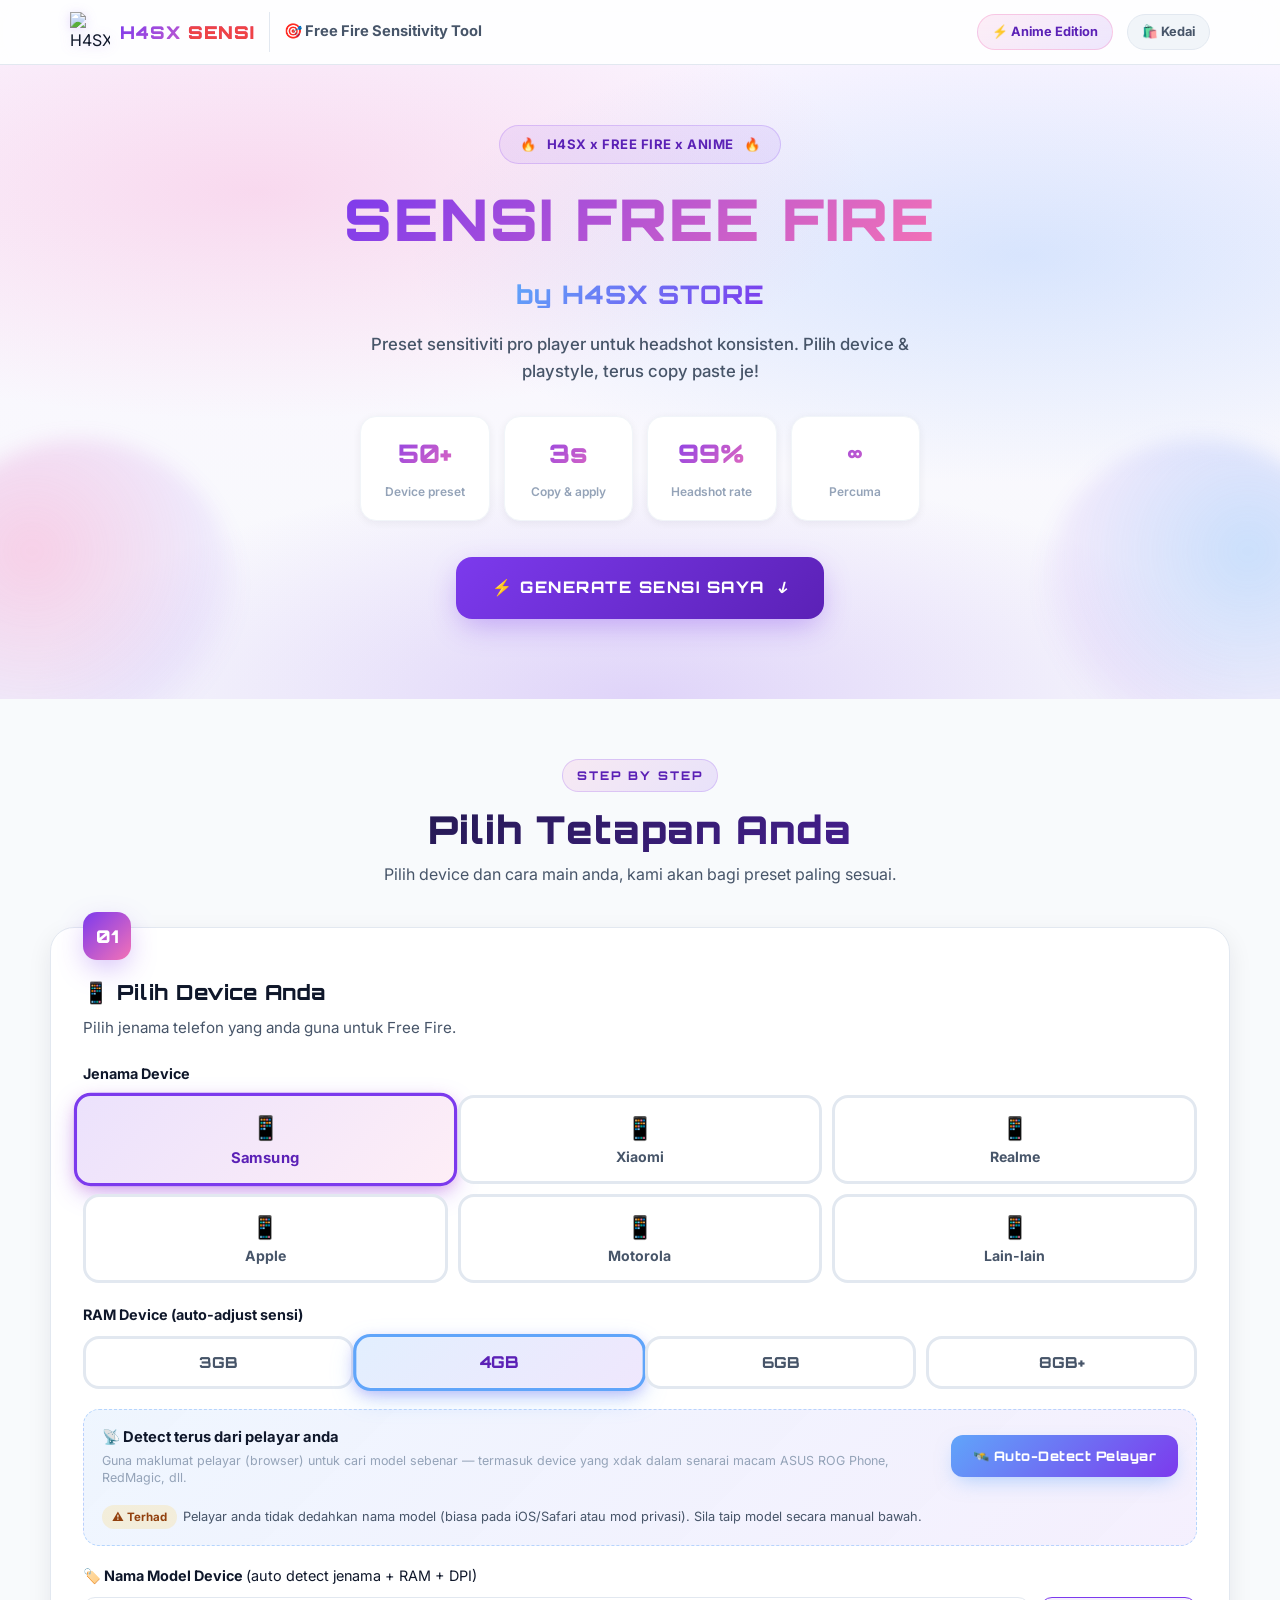
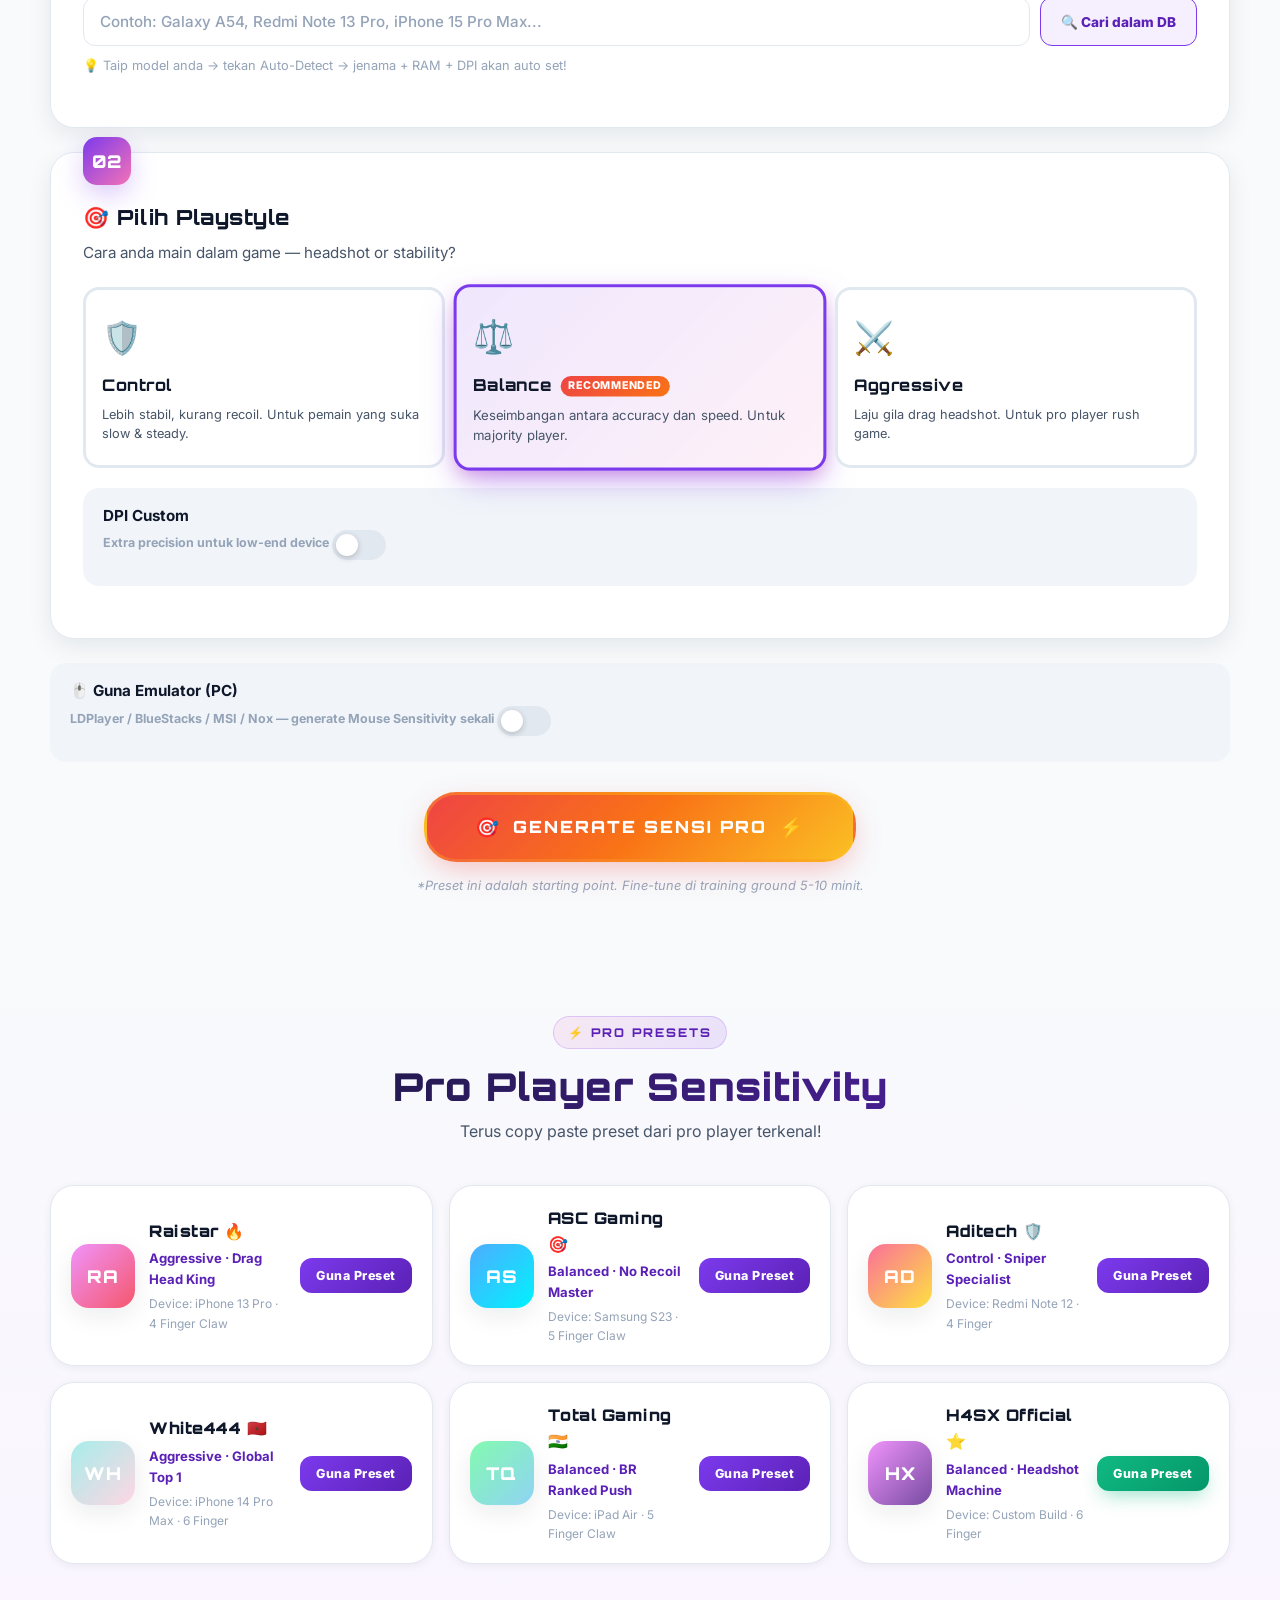
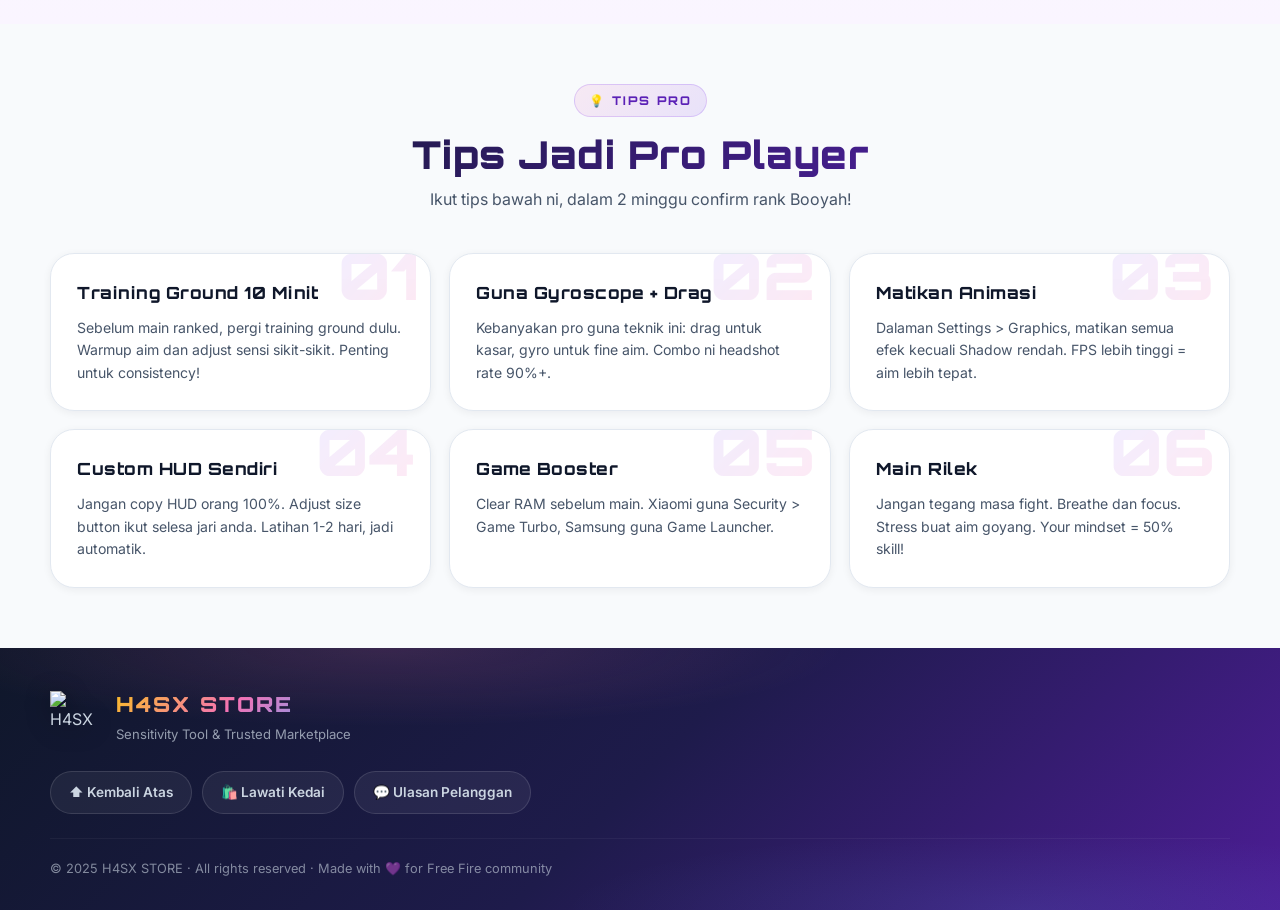
==== commit 817fd500: "Add files via upload" ====
--- a/sensi.htm
+++ b/sensi.htm
@@ -57,12 +57,8 @@
 
 <!-- HERO -->
 <section id="top" class="hero-band">
-  <div class="hero-anime-char hero-char-left">
-    <img src="https://coresg-normal.trae.ai/api/ide/v1/text_to_image?prompt=cute%20anime%20gamer%20girl%20with%20white%20hair%20and%20blue%20eyes%20holding%20a%20pink%20headphone%20bust%20shot%20transparent%20background%20kawaii%20style&image_size=portrait_4_3" alt="Anime Gamer Girl" onerror="this.style.display='none'">
-  </div>
-  <div class="hero-anime-char hero-char-right">
-    <img src="https://coresg-normal.trae.ai/api/ide/v1/text_to_image?prompt=cool%20anime%20gamer%20boy%20with%20silver%20hair%20and%20purple%20eyes%20wearing%20gaming%20hoodie%20bust%20shot%20transparent%20background%20anime%20style&image_size=portrait_4_3" alt="Anime Gamer Boy" onerror="this.style.display='none'">
-  </div>
+  <div class="hero-glow-orb orb-left" aria-hidden="true"></div>
+  <div class="hero-glow-orb orb-right" aria-hidden="true"></div>
 
   <div class="hero-band-inner">
     <div class="hero-tag">
@@ -158,11 +154,20 @@
         </div>
       </div>
 
+      <div class="browser-detect-box">
+        <div class="browser-detect-copy">
+          <strong>📡 Detect terus dari pelayar anda</strong>
+          <small>Guna maklumat pelayar (browser) untuk cari model sebenar — termasuk device yang xdak dalam senarai macam ASUS ROG Phone, RedMagic, dll.</small>
+        </div>
+        <button type="button" class="btn-browser-detect" id="btnBrowserDetect">🛰️ Auto-Detect Pelayar</button>
+        <div class="browser-detect-result" id="browserDetectResult" style="display:none;"></div>
+      </div>
+
       <div class="form-group">
         <label>🏷️ Nama Model Device <span style="font-weight:400;text-transform:none;letter-spacing:0">(auto detect jenama + RAM + DPI)</span></label>
         <div class="model-input-row">
           <input type="text" id="modelDeviceInput" class="model-input" list="modelSuggestions" placeholder="Contoh: Galaxy A54, Redmi Note 13 Pro, iPhone 15 Pro Max..." autocomplete="off" maxlength="60">
-          <button type="button" class="btn-model-detect" id="btnModelDetect">🔍 Auto-Detect</button>
+          <button type="button" class="btn-model-detect" id="btnModelDetect">🔍 Cari dalam DB</button>
         </div>
         <datalist id="modelSuggestions">
           <option value="Galaxy A03">
@@ -382,17 +387,16 @@
   <!-- DEVICE + DPI SUGGESTION BOX -->
   <div class="device-info-grid">
     <div class="device-info-card">
-      <div class="dinfo-head dinfo-device">
       <span class="dinfo-icon">📱</span>
-      <div>
+      <div class="dinfo-body">
         <span class="dinfo-label">Device dikesan</span>
         <span class="dinfo-value" id="dinfoDeviceName">—</span>
       </div>
     </div>
     <div class="dinfo-vs">↔</div>
-    <div class="dinfo-head dinfo-spec">
+    <div class="device-info-card">
       <span class="dinfo-icon">💡</span>
-      <div>
+      <div class="dinfo-body">
         <span class="dinfo-label">Cadangan DPI</span>
         <div class="dinfo-sensi">
           <span class="dinfo-value" id="dinfoSuggestedDpi">—</span>
@@ -401,11 +405,11 @@
       </div>
     </div>
     <div class="dinfo-vs">↔</div>
-    <div class="dinfo-head dinfo-version">
+    <div class="device-info-card">
       <span class="dinfo-icon">🔥</span>
-      <div>
+      <div class="dinfo-body">
         <span class="dinfo-label">Free Fire v2026</span>
-        <span class="dinfo-value">Scale: 0 – 200 max</span>
+        <span class="dinfo-value">Scale: 0–200 max</span>
       </div>
     </div>
   </div>
--- a/sensi-style.css
+++ b/sensi-style.css
@@ -21,6 +21,8 @@
   --shadow-lg: 0 20px 50px -10px rgba(15,23,42,0.15);
   --shadow-primary: 0 10px 30px -5px rgba(124,58,237,0.4);
   --shadow-fire: 0 10px 30px -5px rgba(239,68,68,0.35);
+  --shadow-cartoon: 0 3px 0 rgba(15,23,42,0.08), 0 10px 24px -8px rgba(124,58,237,0.18);
+  --shadow-cartoon-hover: 0 4px 0 rgba(15,23,42,0.1), 0 16px 34px -8px rgba(124,58,237,0.28);
   --radius-sm: 10px;
   --radius-md: 16px;
   --radius-lg: 24px;
@@ -269,47 +271,40 @@
   z-index: 2;
 }
 
-/* 🔥 STRICTEST CONSTRAINTS FOR HERO IMAGES 🔥 */
-.hero-anime-char {
+/* Ambient glow orbs — pure CSS, no external image dependency */
+.hero-glow-orb {
   position: absolute;
-  bottom: 20px;
-  width: 260px;
-  max-width: 28vw;
-  height: auto;
-  max-height: 420px;
+  bottom: -60px;
+  width: 320px;
+  height: 320px;
+  max-width: 40vw;
+  max-height: 40vw;
+  border-radius: 50%;
   pointer-events: none !important;
   z-index: 1;
-  opacity: 0.85;
-  filter: drop-shadow(0 20px 40px rgba(124,58,237,0.2));
-  display: flex;
-  align-items: flex-end;
-  justify-content: center;
-  overflow: hidden;
-}
-.hero-anime-char img {
-  width: 100% !important;
-  height: auto !important;
-  max-width: 260px !important;
-  max-height: 420px !important;
-  object-fit: contain !important;
-  object-position: bottom center;
-  display: block;
-}
-.hero-char-left {
-  left: -10px;
-  animation: floatYLeft 6s ease-in-out infinite;
-}
-.hero-char-right {
-  right: -10px;
-  animation: floatYRight 7s ease-in-out infinite 0.5s;
+  filter: blur(10px);
+  opacity: 0.55;
+}
+.orb-left {
+  left: -80px;
+  background: radial-gradient(circle at 35% 35%, rgba(244,114,182,0.55), rgba(124,58,237,0.15) 60%, transparent 75%);
+  animation: floatYLeft 7s ease-in-out infinite;
+}
+.orb-right {
+  right: -80px;
+  background: radial-gradient(circle at 65% 35%, rgba(96,165,250,0.55), rgba(124,58,237,0.15) 60%, transparent 75%);
+  animation: floatYRight 8s ease-in-out infinite 0.5s;
 }
 @keyframes floatYLeft {
-  0%, 100% { transform: translateY(10px); }
-  50% { transform: translateY(-20px) rotate(-2deg); }
+  0%, 100% { transform: translateY(10px) scale(1); }
+  50% { transform: translateY(-20px) scale(1.08); }
 }
 @keyframes floatYRight {
-  0%, 100% { transform: translateY(10px) scaleX(-1); }
-  50% { transform: translateY(-15px) scaleX(-1) rotate(2deg); }
+  0%, 100% { transform: translateY(10px) scale(1); }
+  50% { transform: translateY(-15px) scale(1.06); }
+}
+@media (max-width: 640px) {
+  .hero-glow-orb { opacity: 0.35; }
 }
 
 .hero-band-inner {
@@ -568,24 +563,44 @@
   align-items: center;
   gap: 6px;
   padding: 16px 10px;
-  border: 2px solid var(--line);
+  border: 3px solid var(--line);
   border-radius: var(--radius-md);
   background: var(--bg-card);
   font-weight: 700;
   font-size: 0.88rem;
   color: var(--text-soft);
-  transition: all 0.2s ease;
+  transition: all 0.3s cubic-bezier(0.4, 0, 0.2, 1);
+  position: relative;
+  overflow: hidden;
+}
+.brand-btn::before {
+  content: '';
+  position: absolute;
+  inset: 0;
+  background: linear-gradient(135deg, rgba(124,58,237,0.1), rgba(244,114,182,0.1));
+  opacity: 0;
+  transition: opacity 0.3s ease;
 }
 .brand-btn:hover {
   border-color: var(--primary-light);
   background: rgba(124,58,237,0.04);
-  transform: translateY(-2px);
+  transform: translateY(-4px) scale(1.05);
+  box-shadow: 0 8px 20px -4px rgba(124,58,237,0.3);
+}
+.brand-btn:hover::before {
+  opacity: 1;
 }
 .brand-btn.active {
   border-color: var(--primary);
-  background: linear-gradient(135deg, rgba(124,58,237,0.1), rgba(244,114,182,0.1));
+  background: linear-gradient(135deg, rgba(124,58,237,0.15), rgba(244,114,182,0.12));
   color: var(--primary-dark);
-  box-shadow: 0 4px 14px rgba(124,58,237,0.15);
+  box-shadow: 0 8px 24px -4px rgba(124,58,237,0.4), 0 4px 12px -2px rgba(244,114,182,0.3);
+  transform: scale(1.05);
+  animation: activePulse 2s ease-in-out infinite;
+}
+@keyframes activePulse {
+  0%, 100% { box-shadow: 0 8px 24px -4px rgba(124,58,237,0.4), 0 4px 12px -2px rgba(244,114,182,0.3); }
+  50% { box-shadow: 0 12px 32px -4px rgba(124,58,237,0.5), 0 6px 16px -2px rgba(244,114,182,0.4); }
 }
 .brand-emoji { font-size: 1.4rem; }
 
@@ -596,25 +611,45 @@
 }
 .ram-btn {
   padding: 14px;
-  border: 2px solid var(--line);
+  border: 3px solid var(--line);
   border-radius: var(--radius-md);
   background: var(--bg-card);
   font-weight: 800;
   font-size: 0.95rem;
   color: var(--text-soft);
-  transition: all 0.2s ease;
-  font-family: var(--font-display);
+  transition: all 0.3s cubic-bezier(0.4, 0, 0.2, 1);
+  font-family: var(--font-display);
+  position: relative;
+  overflow: hidden;
+}
+.ram-btn::after {
+  content: '';
+  position: absolute;
+  inset: 0;
+  background: radial-gradient(circle at center, rgba(96,165,250,0.15), transparent 70%);
+  opacity: 0;
+  transition: opacity 0.3s ease;
 }
 .ram-btn:hover {
   border-color: var(--accent-2);
   color: var(--text);
-  transform: translateY(-2px);
+  transform: translateY(-4px) scale(1.05);
+  box-shadow: 0 8px 20px -4px rgba(96,165,250,0.3);
+}
+.ram-btn:hover::after {
+  opacity: 1;
 }
 .ram-btn.active {
   border-color: var(--accent-2);
-  background: linear-gradient(135deg, rgba(96,165,250,0.12), rgba(124,58,237,0.08));
+  background: linear-gradient(135deg, rgba(96,165,250,0.18), rgba(124,58,237,0.12));
   color: var(--primary-dark);
-  box-shadow: 0 4px 14px rgba(96,165,250,0.2);
+  box-shadow: 0 8px 24px -4px rgba(96,165,250,0.4), 0 4px 12px -2px rgba(124,58,237,0.3);
+  transform: scale(1.08);
+  animation: ramActive 1.5s ease-in-out infinite;
+}
+@keyframes ramActive {
+  0%, 100% { transform: scale(1.08); }
+  50% { transform: scale(1.12); }
 }
 
 .style-grid {
@@ -629,22 +664,41 @@
 .style-card input { display: none; }
 .style-inner {
   padding: 22px 16px;
-  border: 2px solid var(--line);
+  border: 3px solid var(--line);
   border-radius: var(--radius-md);
   background: var(--bg-card);
-  transition: all 0.25s ease;
+  transition: all 0.4s cubic-bezier(0.4, 0, 0.2, 1);
   height: 100%;
+  position: relative;
+  overflow: hidden;
+}
+.style-inner::before {
+  content: '';
+  position: absolute;
+  inset: 0;
+  background: linear-gradient(135deg, rgba(124,58,237,0.1), rgba(244,114,182,0.08));
+  opacity: 0;
+  transition: opacity 0.4s ease;
 }
 .style-card:hover .style-inner {
-  transform: translateY(-3px);
+  transform: translateY(-6px) scale(1.02);
   border-color: var(--primary-light);
-  box-shadow: var(--shadow-md);
+  box-shadow: 0 12px 30px -6px rgba(124,58,237,0.3);
+}
+.style-card:hover .style-inner::before {
+  opacity: 1;
 }
 .style-card.active .style-inner,
 .style-card input:checked + .style-inner {
   border-color: var(--primary);
-  background: linear-gradient(135deg, rgba(124,58,237,0.08), rgba(244,114,182,0.06));
-  box-shadow: var(--shadow-primary);
+  background: linear-gradient(135deg, rgba(124,58,237,0.12), rgba(244,114,182,0.1));
+  box-shadow: 0 12px 32px -6px rgba(124,58,237,0.5), 0 6px 16px -3px rgba(244,114,182,0.4);
+  transform: scale(1.03);
+  animation: styleActive 2s ease-in-out infinite;
+}
+@keyframes styleActive {
+  0%, 100% { box-shadow: 0 12px 32px -6px rgba(124,58,237,0.5), 0 6px 16px -3px rgba(244,114,182,0.4); }
+  50% { box-shadow: 0 16px 40px -6px rgba(124,58,237,0.6), 0 8px 20px -3px rgba(244,114,182,0.5); }
 }
 .style-icon {
   font-size: 2rem;
@@ -771,6 +825,221 @@
   color: var(--text-muted);
 }
 
+/* ════════════════════════════════════════════
+   MODEL INPUT + AUTO-DETECT (BROWSER + MANUAL)
+════════════════════════════════════════════ */
+.browser-detect-box {
+  display: flex;
+  align-items: center;
+  gap: 14px;
+  padding: 16px 18px;
+  margin-bottom: 18px;
+  background: linear-gradient(135deg, rgba(96,165,250,0.1), rgba(124,58,237,0.08));
+  border: 1.5px dashed rgba(96,165,250,0.4);
+  border-radius: var(--radius-md);
+  flex-wrap: wrap;
+}
+.browser-detect-copy { flex: 1 1 220px; min-width: 0; }
+.browser-detect-copy strong {
+  display: block;
+  font-size: 0.92rem;
+  color: var(--text);
+  margin-bottom: 2px;
+}
+.browser-detect-copy small {
+  display: block;
+  font-size: 0.78rem;
+  color: var(--text-muted);
+  line-height: 1.4;
+}
+.btn-browser-detect {
+  flex: 0 0 auto;
+  display: inline-flex;
+  align-items: center;
+  gap: 8px;
+  padding: 13px 22px;
+  background: linear-gradient(135deg, var(--accent-2), var(--primary));
+  color: white !important;
+  font-family: var(--font-display);
+  font-weight: 800;
+  font-size: 0.82rem;
+  letter-spacing: 0.5px;
+  border-radius: 12px;
+  box-shadow: 0 8px 20px -6px rgba(96,165,250,0.5);
+  transition: all 0.25s cubic-bezier(0.4,0,0.2,1);
+  white-space: nowrap;
+}
+.btn-browser-detect:hover {
+  transform: translateY(-2px) scale(1.03);
+  box-shadow: 0 12px 28px -6px rgba(96,165,250,0.6);
+}
+.btn-browser-detect:active { transform: translateY(0) scale(0.98); }
+.btn-browser-detect.is-loading { opacity: 0.75; pointer-events: none; }
+.browser-detect-result {
+  flex-basis: 100%;
+  font-size: 0.8rem;
+  padding-top: 4px;
+  color: var(--text-soft);
+}
+.browser-detect-result .bd-tag {
+  display: inline-flex;
+  align-items: center;
+  gap: 5px;
+  padding: 3px 10px;
+  border-radius: 999px;
+  background: rgba(16,185,129,0.12);
+  color: #047857;
+  font-weight: 700;
+  font-size: 0.72rem;
+  margin-right: 6px;
+}
+.browser-detect-result .bd-tag.estimate {
+  background: rgba(251,191,36,0.16);
+  color: #92400e;
+}
+
+.model-input-row {
+  display: flex;
+  gap: 10px;
+  flex-wrap: wrap;
+}
+.model-input {
+  flex: 1 1 220px;
+  min-width: 0;
+  padding: 14px 16px;
+  border: 1.5px solid var(--line);
+  border-radius: 12px;
+  font-size: 0.95rem;
+  font-weight: 600;
+  color: var(--text);
+  background: var(--bg-card);
+  transition: all 0.2s ease;
+}
+.model-input:focus {
+  outline: none;
+  border-color: var(--primary);
+  box-shadow: 0 0 0 4px rgba(124,58,237,0.1);
+}
+.model-input::placeholder { color: var(--text-muted); font-weight: 500; }
+.btn-model-detect {
+  flex: 0 0 auto;
+  padding: 14px 20px;
+  border: 1.5px solid var(--primary);
+  border-radius: 12px;
+  background: rgba(124,58,237,0.08);
+  color: var(--primary-dark);
+  font-weight: 800;
+  font-size: 0.85rem;
+  white-space: nowrap;
+  transition: all 0.2s ease;
+}
+.btn-model-detect:hover {
+  background: var(--primary);
+  color: white;
+  transform: translateY(-2px);
+  box-shadow: var(--shadow-primary);
+}
+.model-hint {
+  margin-top: 10px;
+  font-size: 0.8rem;
+  color: var(--text-muted);
+  line-height: 1.5;
+}
+
+/* ════════════════════════════════════════════
+   DEVICE INFO / DPI SUGGESTION BAR
+════════════════════════════════════════════ */
+.device-info-grid {
+  max-width: var(--maxw);
+  margin: 0 auto 18px;
+  padding: 0 20px;
+  display: grid;
+  grid-template-columns: 1fr auto 1fr auto 1fr;
+  align-items: stretch;
+  gap: 12px;
+}
+.device-info-card {
+  display: flex;
+  align-items: center;
+  gap: 12px;
+  min-width: 0;
+  padding: 16px 18px;
+  background: var(--bg-card);
+  border: 1px solid var(--line);
+  border-radius: var(--radius-md);
+  box-shadow: var(--shadow-sm);
+}
+.dinfo-icon {
+  flex-shrink: 0;
+  font-size: 1.4rem;
+  width: 42px;
+  height: 42px;
+  display: flex;
+  align-items: center;
+  justify-content: center;
+  background: linear-gradient(135deg, rgba(124,58,237,0.12), rgba(244,114,182,0.1));
+  border-radius: 12px;
+}
+.dinfo-body { min-width: 0; flex: 1 1 auto; }
+.dinfo-label {
+  display: block;
+  font-size: 0.7rem;
+  font-weight: 700;
+  letter-spacing: 0.5px;
+  text-transform: uppercase;
+  color: var(--text-muted);
+  margin-bottom: 3px;
+}
+.dinfo-value {
+  display: block;
+  font-family: var(--font-display);
+  font-weight: 800;
+  font-size: 0.95rem;
+  color: var(--text);
+  overflow: hidden;
+  text-overflow: ellipsis;
+  white-space: nowrap;
+}
+.dinfo-sensi {
+  display: flex;
+  align-items: center;
+  gap: 10px;
+}
+.dinfo-copy {
+  flex-shrink: 0;
+  padding: 5px 12px;
+  border-radius: 8px;
+  background: rgba(96,165,250,0.14);
+  color: var(--primary-dark);
+  font-weight: 800;
+  font-size: 0.72rem;
+  transition: all 0.2s ease;
+}
+.dinfo-copy:hover { background: var(--accent-2); color: white; }
+.dinfo-vs {
+  align-self: center;
+  color: var(--text-muted);
+  font-size: 1.1rem;
+  font-weight: 700;
+}
+
+.ff200-banner {
+  max-width: var(--maxw);
+  margin: 0 auto 30px;
+  padding: 16px 20px;
+  display: flex;
+  align-items: flex-start;
+  gap: 14px;
+  background: linear-gradient(135deg, rgba(251,191,36,0.1), rgba(239,68,68,0.06));
+  border: 1px solid rgba(251,191,36,0.35);
+  border-radius: var(--radius-md);
+  color: var(--text-soft);
+  font-size: 0.86rem;
+  line-height: 1.55;
+}
+.ff200-icon { font-size: 1.2rem; flex-shrink: 0; }
+.ff200-banner strong { color: var(--text); }
+
 .gen-action-wrap {
   text-align: center;
   margin-top: 30px;
@@ -786,29 +1055,45 @@
   font-weight: 900;
   font-size: 1.05rem;
   letter-spacing: 2px;
-  border-radius: var(--radius-lg);
+  border-radius: var(--radius-xl);
   box-shadow: var(--shadow-fire);
-  transition: all 0.3s cubic-bezier(0.4, 0, 0.2, 1);
+  transition: all 0.4s cubic-bezier(0.4, 0, 0.2, 1);
   position: relative;
   overflow: hidden;
-  animation: pulseFire 2.5s ease-in-out infinite;
+  animation: pulseFire 2.5s ease-in-out infinite, btnBounce 2s ease-in-out infinite;
+  border: 3px solid rgba(251,191,36,0.3);
 }
 @keyframes pulseFire {
   0%, 100% { box-shadow: var(--shadow-fire); }
-  50% { box-shadow: 0 15px 40px -5px rgba(249,115,22,0.55); }
+  50% { box-shadow: 0 15px 40px -5px rgba(249,115,22,0.55), 0 8px 20px -3px rgba(251,191,36,0.4); }
+}
+@keyframes btnBounce {
+  0%, 100% { transform: translateY(0); }
+  50% { transform: translateY(-4px); }
 }
 .btn-generate::before {
   content: '';
   position: absolute;
   inset: 0;
-  background: linear-gradient(135deg, transparent, rgba(255,255,255,0.3), transparent);
+  background: linear-gradient(135deg, transparent, rgba(255,255,255,0.4), transparent);
   transform: translateX(-100%);
   transition: transform 0.7s ease;
 }
+.btn-generate::after {
+  content: '';
+  position: absolute;
+  inset: 0;
+  background: radial-gradient(circle at center, rgba(255,255,255,0.2), transparent 70%);
+  opacity: 0;
+  transition: opacity 0.3s ease;
+}
 .btn-generate:hover::before { transform: translateX(100%); }
+.btn-generate:hover::after { opacity: 1; }
 .btn-generate:hover {
-  transform: translateY(-3px) scale(1.03);
+  transform: translateY(-6px) scale(1.05);
   color: white !important;
+  box-shadow: 0 20px 50px -8px rgba(239,68,68,0.6), 0 10px 25px -4px rgba(249,115,22,0.5);
+  border-color: rgba(251,191,36,0.5);
 }
 .btn-gen-icon { font-size: 1.2rem; }
 .gen-hint {
@@ -837,24 +1122,125 @@
 }
 .r-tab {
   padding: 12px 22px;
-  border: 2px solid var(--line);
+  border: 3px solid var(--line);
   border-radius: 999px;
   background: var(--bg-card);
   font-weight: 700;
   font-size: 0.88rem;
-  color: var(--text-soft);
-  transition: all 0.2s ease;
-  white-space: nowrap;
+  transition: all 0.3s cubic-bezier(0.4, 0, 0.2, 1);
+  position: relative;
+  overflow: hidden;
+}
+.r-tab::before {
+  content: '';
+  position: absolute;
+  inset: 0;
+  background: linear-gradient(135deg, rgba(124,58,237,0.1), rgba(244,114,182,0.08));
+  opacity: 0;
+  transition: opacity 0.3s ease;
 }
 .r-tab:hover {
-  transform: translateY(-2px);
   border-color: var(--primary-light);
+  transform: translateY(-2px) scale(1.05);
+  box-shadow: 0 6px 16px -3px rgba(124,58,237,0.25);
+}
+.r-tab:hover::before {
+  opacity: 1;
 }
 .r-tab.active {
-  background: linear-gradient(135deg, var(--primary), var(--accent));
-  color: white !important;
-  border-color: transparent;
-  box-shadow: var(--shadow-primary);
+  border-color: var(--primary);
+  background: linear-gradient(135deg, rgba(124,58,237,0.15), rgba(244,114,182,0.12));
+  color: var(--primary-dark);
+  box-shadow: 0 6px 20px -3px rgba(124,58,237,0.4), 0 3px 10px -2px rgba(244,114,182,0.3);
+  transform: scale(1.08);
+  animation: tabActive 2s ease-in-out infinite;
+}
+@keyframes tabActive {
+  0%, 100% { transform: scale(1.08); }
+  50% { transform: scale(1.12); }
+}
+
+/* ════════════════════════════════════════════
+   CARTOON CARD ENHANCEMENTS
+════════════════════════════════════════════ */
+.sensi-card {
+  background: var(--bg-card);
+  border: 3px solid var(--line);
+  border-radius: var(--radius-lg);
+  padding: 24px;
+  box-shadow: var(--shadow-cartoon);
+  transition: all 0.4s cubic-bezier(0.4, 0, 0.2, 1);
+  position: relative;
+  overflow: hidden;
+}
+.sensi-card::before {
+  content: '';
+  position: absolute;
+  top: 0;
+  left: 0;
+  right: 0;
+  height: 3px;
+  background: linear-gradient(90deg, var(--primary), var(--accent), var(--accent-2));
+  background-size: 200% 100%;
+  animation: cardGradient 3s linear infinite;
+}
+@keyframes cardGradient {
+  0% { background-position: 200% 0; }
+  100% { background-position: -200% 0; }
+}
+.sensi-card:hover {
+  box-shadow: var(--shadow-cartoon-hover);
+  transform: translateY(-4px) scale(1.02);
+  border-color: var(--primary-light);
+}
+
+/* ════════════════════════════════════════════
+   TOAST NOTIFICATIONS CARTOON STYLE
+════════════════════════════════════════════ */
+.toast {
+  display: inline-flex;
+  align-items: center;
+  gap: 8px;
+  padding: 12px 20px;
+  border-radius: var(--radius-md);
+  background: var(--bg-card);
+  border: 3px solid var(--line);
+  box-shadow: var(--shadow-cartoon);
+  font-weight: 600;
+  font-size: 0.9rem;
+  color: var(--text);
+  animation: toastSlide 0.4s cubic-bezier(0.4, 0, 0.2, 1);
+  position: relative;
+  overflow: hidden;
+}
+.toast::before {
+  content: '';
+  position: absolute;
+  inset: 0;
+  background: linear-gradient(135deg, rgba(124,58,237,0.08), rgba(244,114,182,0.06));
+  opacity: 0;
+  transition: opacity 0.3s ease;
+}
+.toast.success {
+  border-color: var(--success);
+  background: linear-gradient(135deg, rgba(16,185,129,0.08), rgba(16,185,129,0.04));
+}
+.toast.error {
+  border-color: var(--fire);
+  background: linear-gradient(135deg, rgba(239,68,68,0.08), rgba(239,68,68,0.04));
+}
+.toast:hover::before {
+  opacity: 1;
+}
+@keyframes toastSlide {
+  from { transform: translateX(100%) scale(0.8); opacity: 0; }
+  to { transform: translateX(0) scale(1); opacity: 1; }
+}
+.toast.out {
+  animation: toastOut 0.4s cubic-bezier(0.4, 0, 0.2, 1) forwards;
+}
+@keyframes toastOut {
+  to { transform: translateX(100%) scale(0.8); opacity: 0; }
 }
 
 .r-panel { display: none; }
@@ -1367,43 +1753,61 @@
 /* ════════════════════════════════════════════
    RESPONSIVE — MOBILE FIRST FALLBACKS
 ════════════════════════════════════════════ */
-@media (max-width: 1024px) {
-  .hero-anime-char { width: 200px; max-width: 22vw; max-height: 340px; }
-  .hero-anime-char img { max-width: 200px !important; max-height: 340px !important; }
-}
 @media (max-width: 900px) {
-  .hero-anime-char { width: 140px; max-width: 20vw; max-height: 260px; opacity: 0.45; }
-  .hero-anime-char img { max-width: 140px !important; max-height: 260px !important; }
   .topbar-divider { display: none; }
   .topbar-page-title { display: none; }
   .brand-grid { grid-template-columns: repeat(2, 1fr); }
   .style-grid { grid-template-columns: 1fr; }
   .ram-grid { grid-template-columns: repeat(2, 1fr); }
   .hero-stat-row { grid-template-columns: repeat(2, 1fr); }
+  .device-info-grid { grid-template-columns: 1fr 1fr; }
+  .device-info-grid .dinfo-vs { display: none; }
+  .device-info-grid .device-info-card:last-child { grid-column: 1 / -1; }
 }
 
 @media (max-width: 640px) {
   .hero-band { padding: 40px 16px 60px; }
-  .gen-card { padding: 24px 18px; }
+  .gen-card { padding: 22px 16px; }
   .step-num { left: 18px; }
-  .step-card h3 { margin-top: 12px; }
+  .step-card h3 { margin-top: 12px; font-size: 1.12rem; }
   .hero-cta { padding: 16px 28px; font-size: 0.92rem; letter-spacing: 1px; }
-  .btn-generate { padding: 16px 32px; font-size: 0.9rem; letter-spacing: 1px; }
-  .hero-anime-char { display: none !important; }
+  .btn-generate { padding: 16px 28px; font-size: 0.88rem; letter-spacing: 1px; width: 100%; justify-content: center; }
+  .hero-glow-orb { display: none !important; }
+  .hero-tag { font-size: 0.72rem; padding: 7px 14px; text-align: center; }
   .pro-card { grid-template-columns: auto 1fr; }
   .pro-btn { grid-column: span 2; justify-self: stretch; text-align: center; }
   .result-tabs { gap: 8px; padding: 0; }
-  .r-tab { padding: 10px 16px; font-size: 0.8rem; }
+  .r-tab { padding: 10px 14px; font-size: 0.76rem; }
   .result-grid { grid-template-columns: 1fr; }
   .hud-layout-grid { grid-template-columns: 1fr; }
   .tips-grid { grid-template-columns: 1fr; }
   .pro-presets-grid { grid-template-columns: 1fr; }
   .sensi-value-row input { font-size: 1.2rem; padding: 12px; }
   .sensi-value-row { flex-direction: row; }
-  .btn-copy { padding: 10px 18px; }
+  .btn-copy { padding: 10px 16px; }
   #toastStack { bottom: 16px; right: 16px; left: 16px; max-width: none; }
   .hud-num { width: 44px; height: 44px; }
   .hud-item { grid-template-columns: auto 1fr; }
+
+  /* topbar */
+  .topbar-inner { padding: 10px 14px; gap: 8px; }
+  .topbar-logo-name { font-size: 0.95rem; }
+  .topbar-badge { padding: 6px 10px; font-size: 0.7rem; }
+  .anime-badge span { display: none; }
+
+  /* model input + browser detect */
+  .model-input-row { flex-direction: column; }
+  .btn-model-detect { width: 100%; justify-content: center; text-align: center; }
+  .browser-detect-box { flex-direction: column; align-items: stretch; text-align: center; }
+  .btn-browser-detect { justify-content: center; width: 100%; }
+
+  /* device info bar */
+  .device-info-grid { grid-template-columns: 1fr; padding: 0 16px; }
+  .device-info-grid .device-info-card:last-child { grid-column: auto; }
+  .ff200-banner { margin-left: 16px; margin-right: 16px; padding: 14px 16px; font-size: 0.82rem; }
+
+  .section-head { margin-bottom: 28px; }
+  .gen-section, .result-section, .preset-section, .tips-section { padding: 44px 16px; }
 }
 .mouse-sensi-box {
   max-width: 520px;
